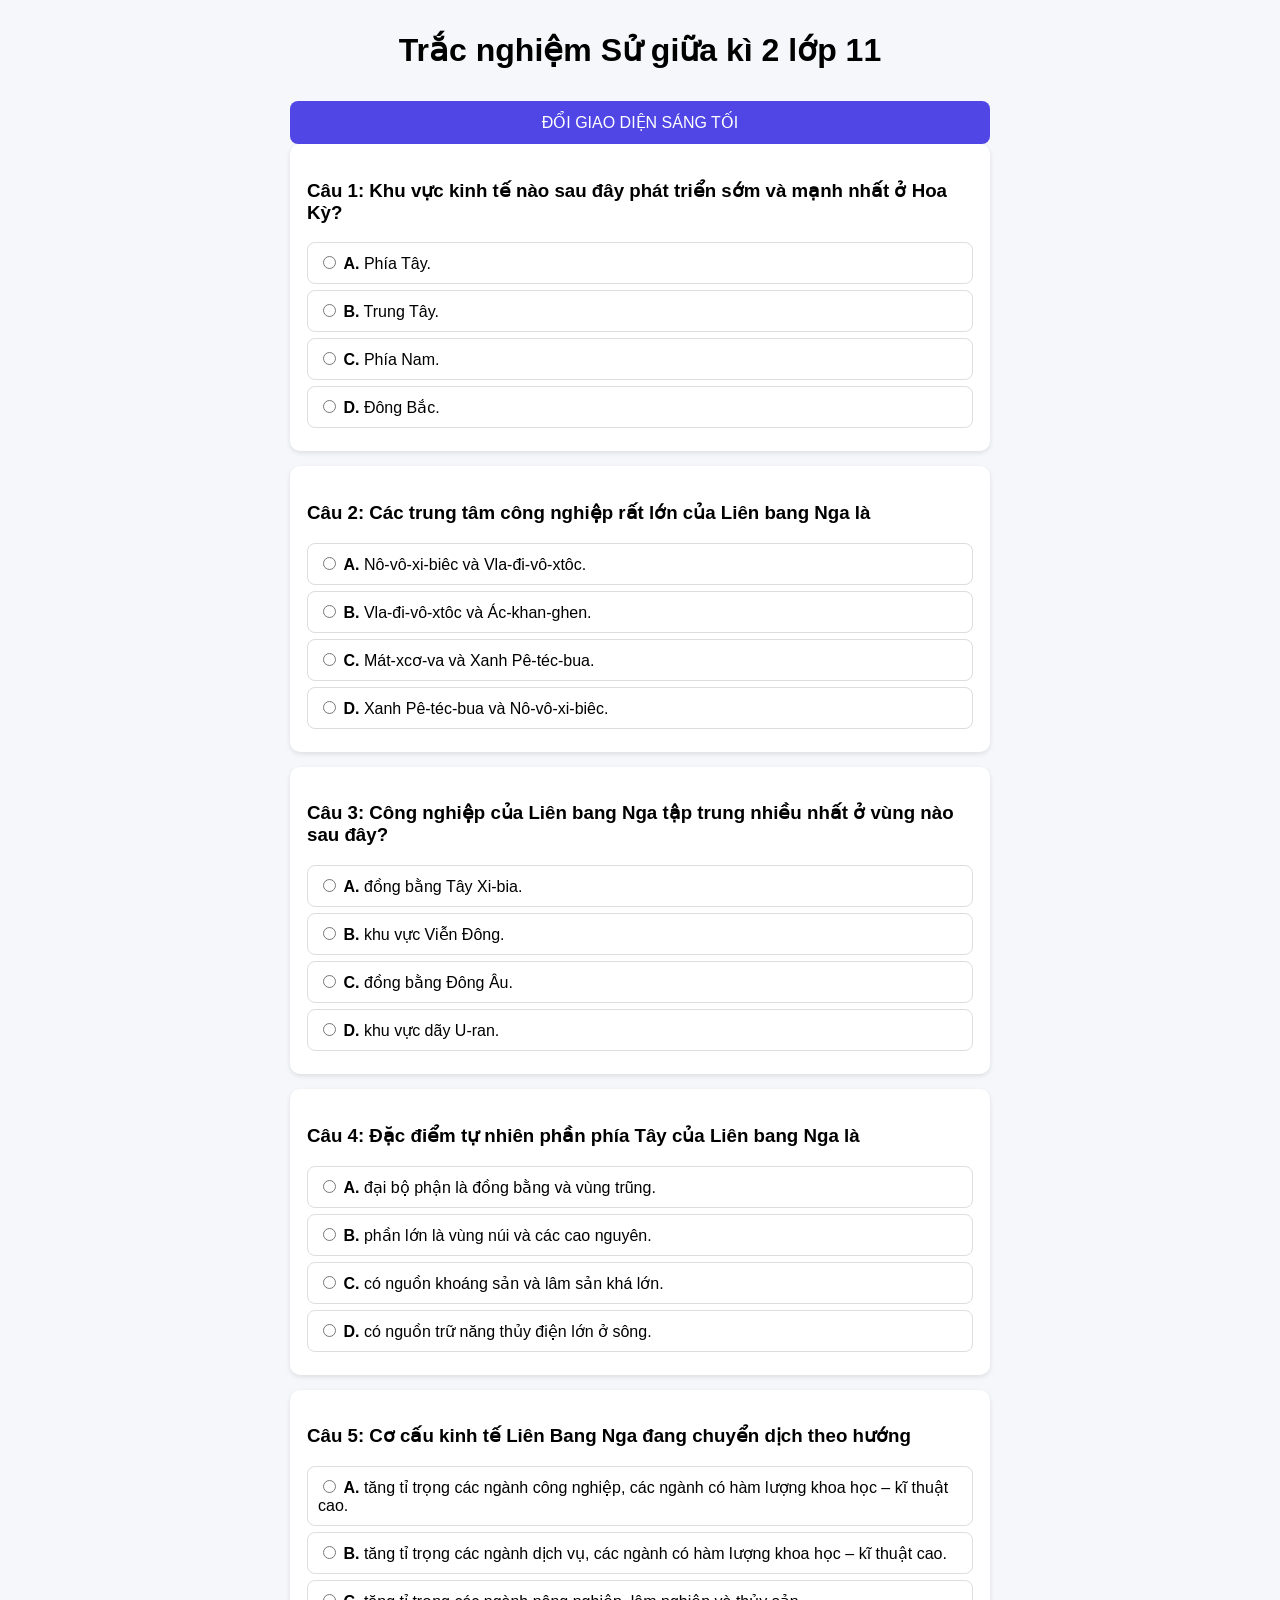
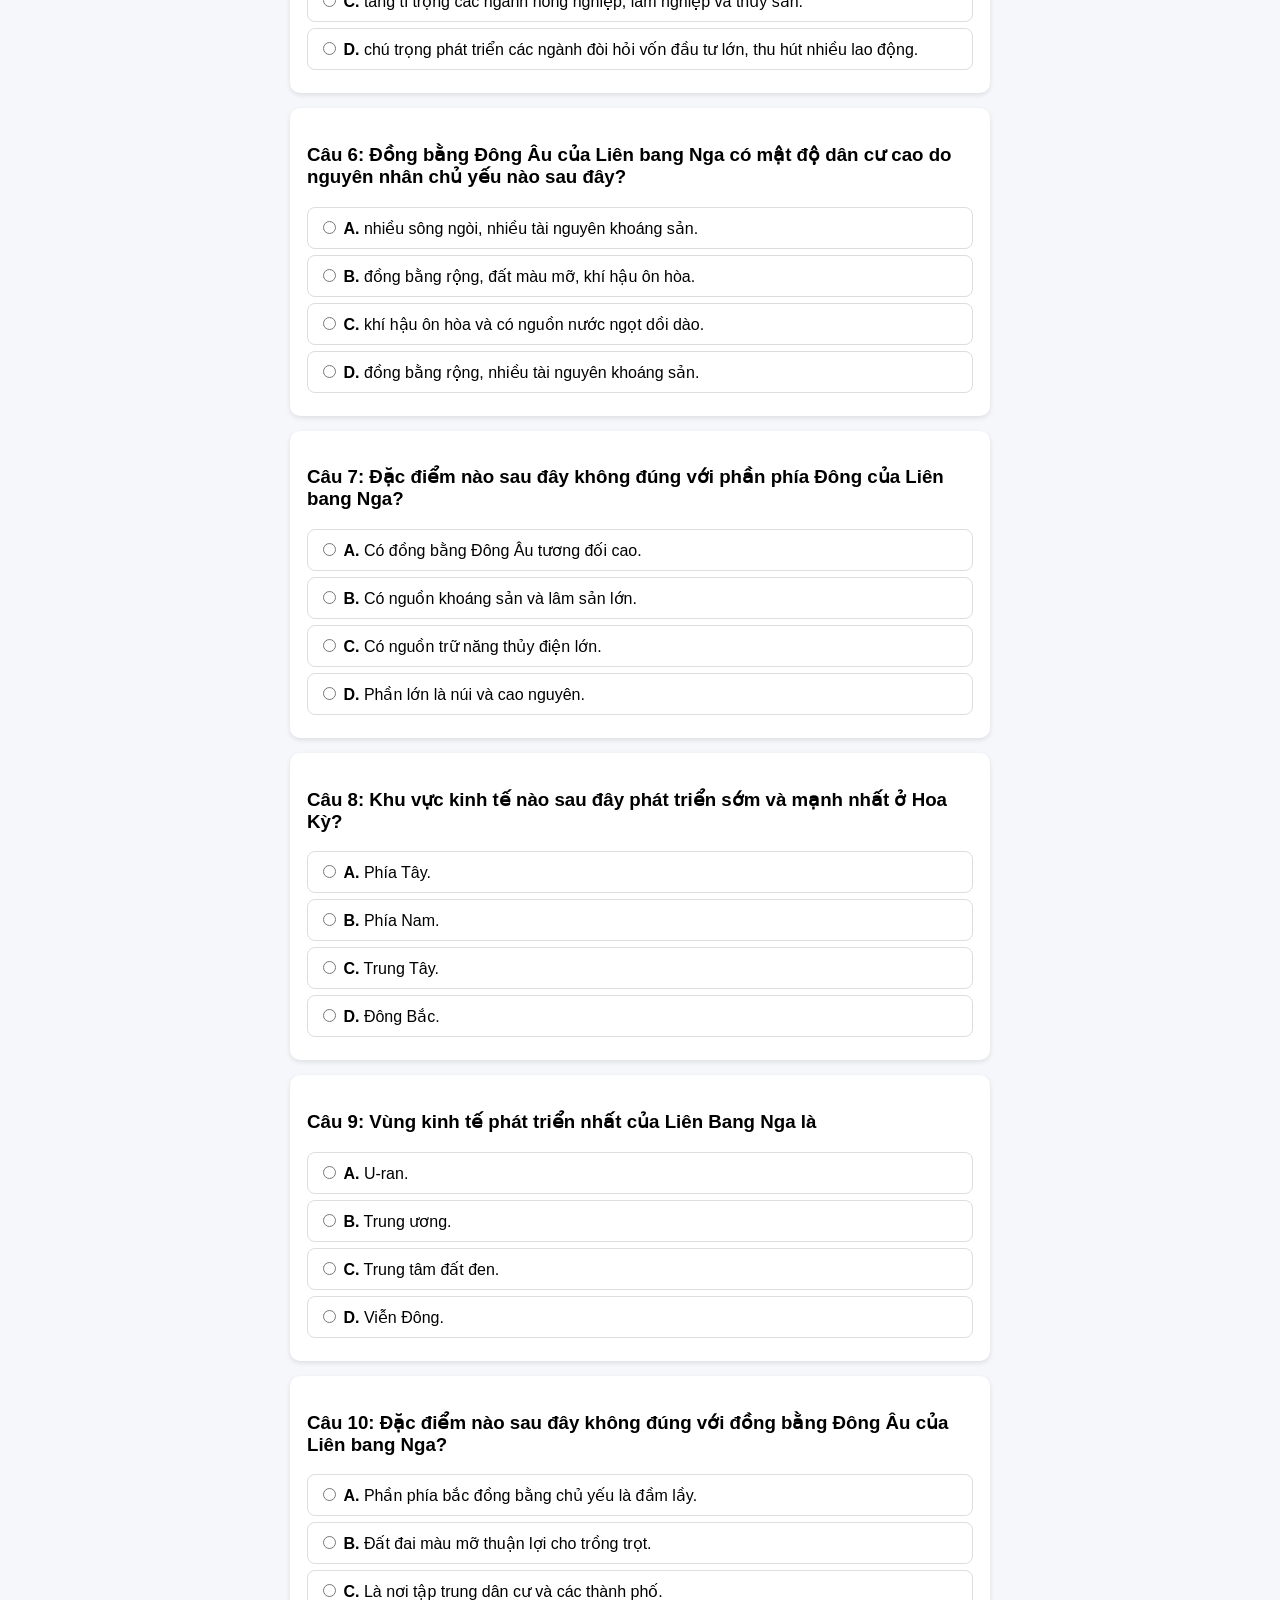
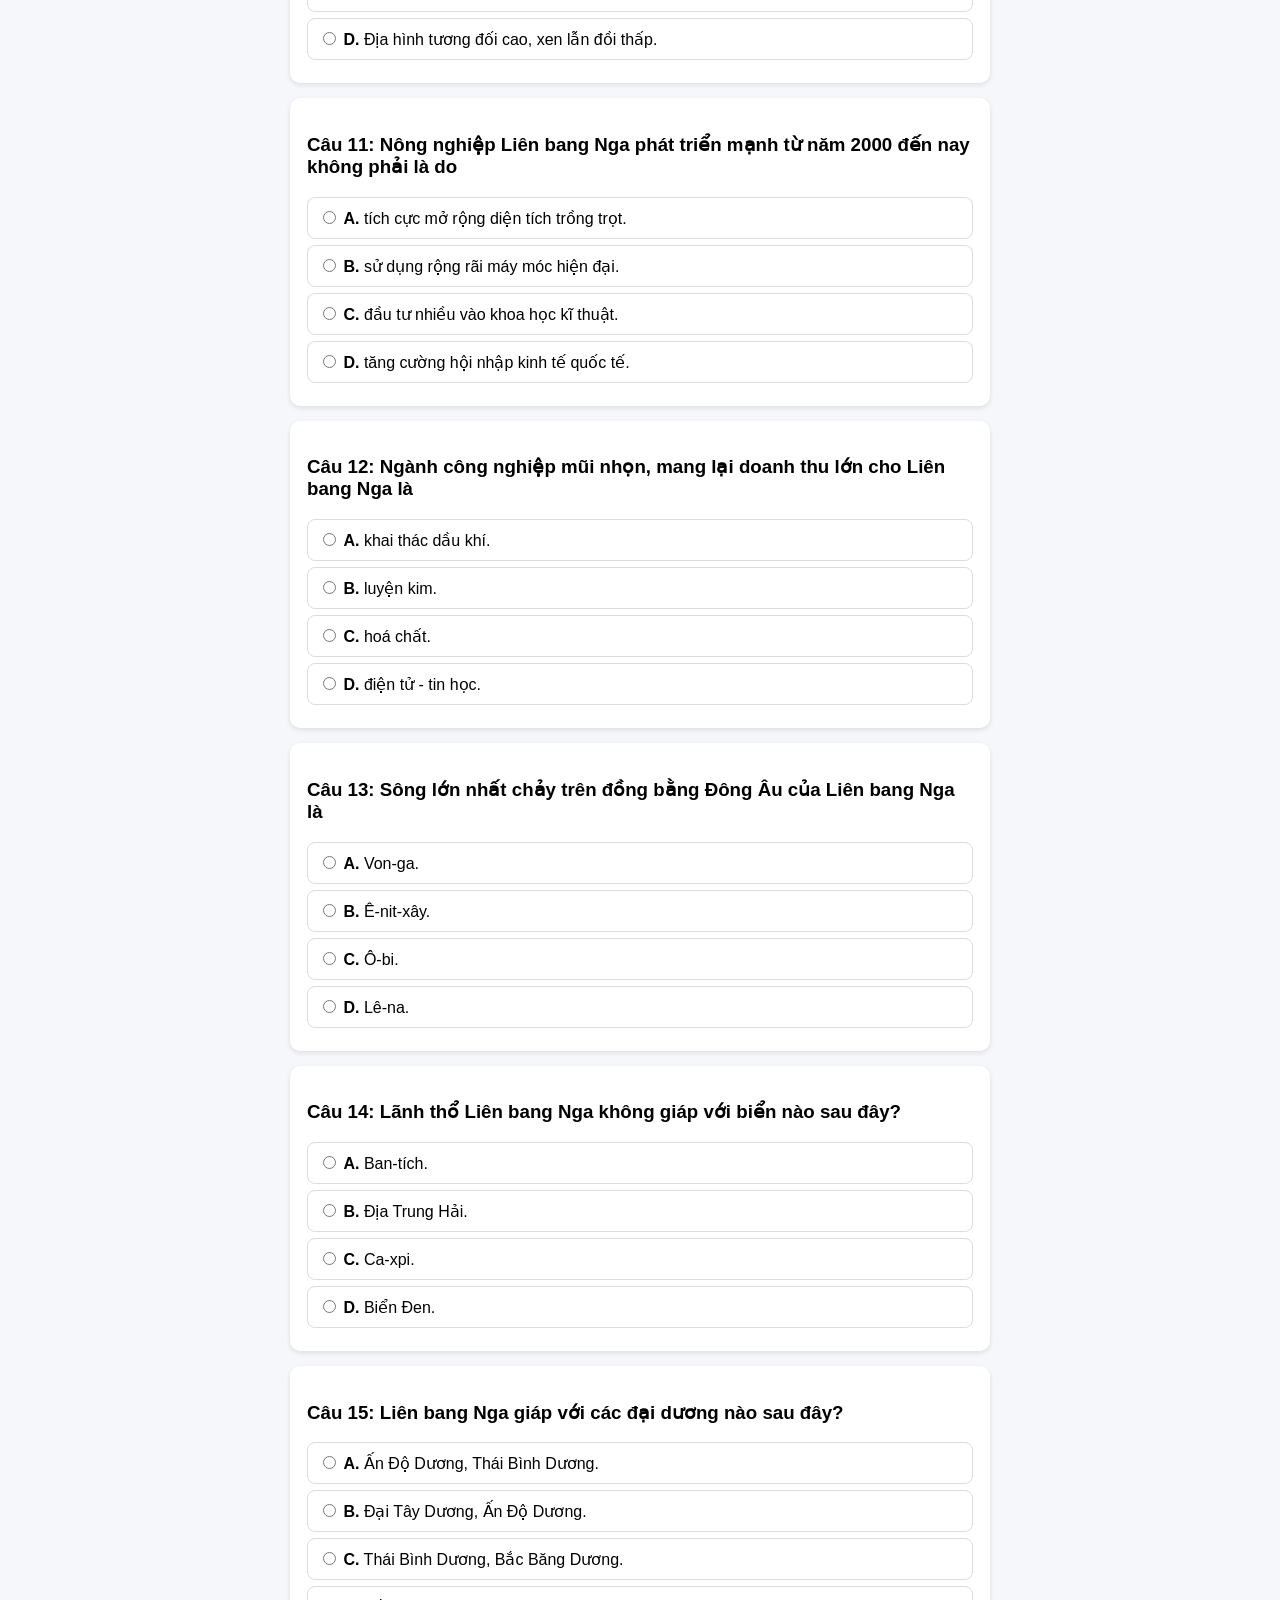
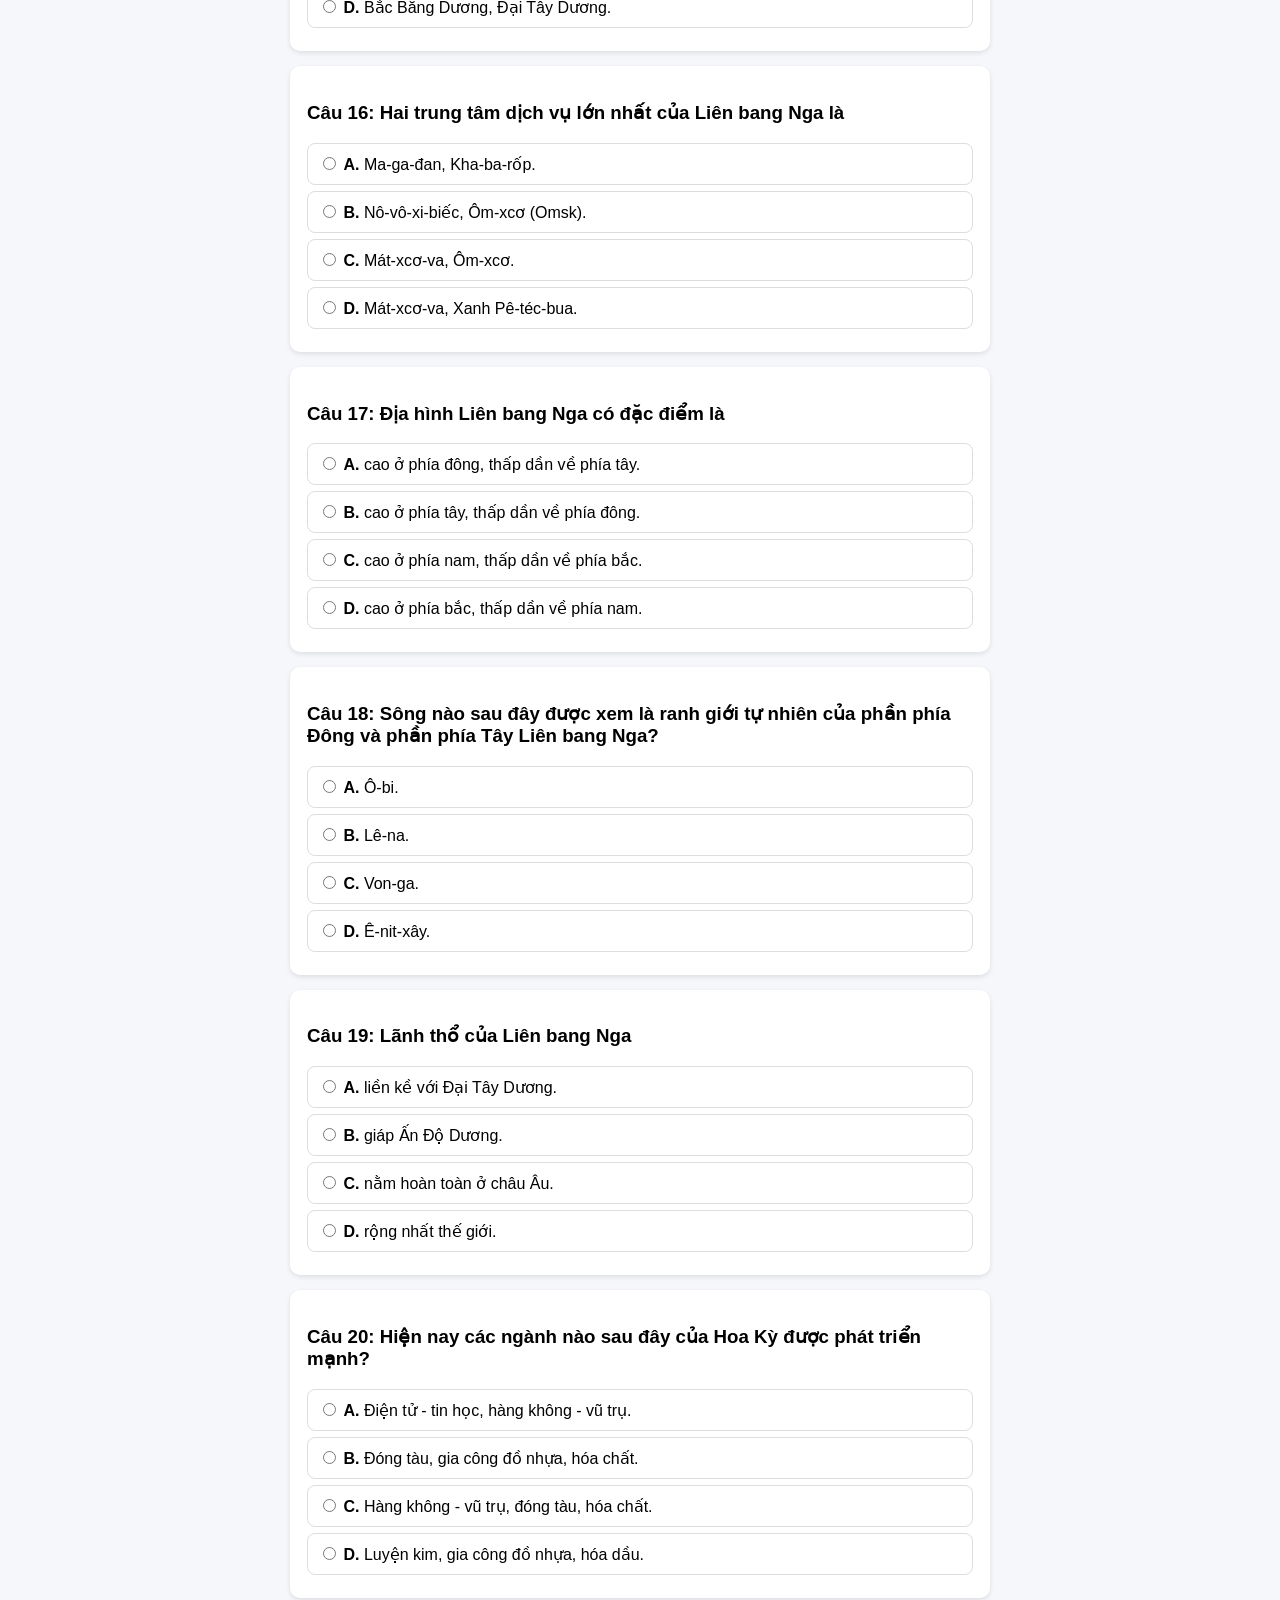
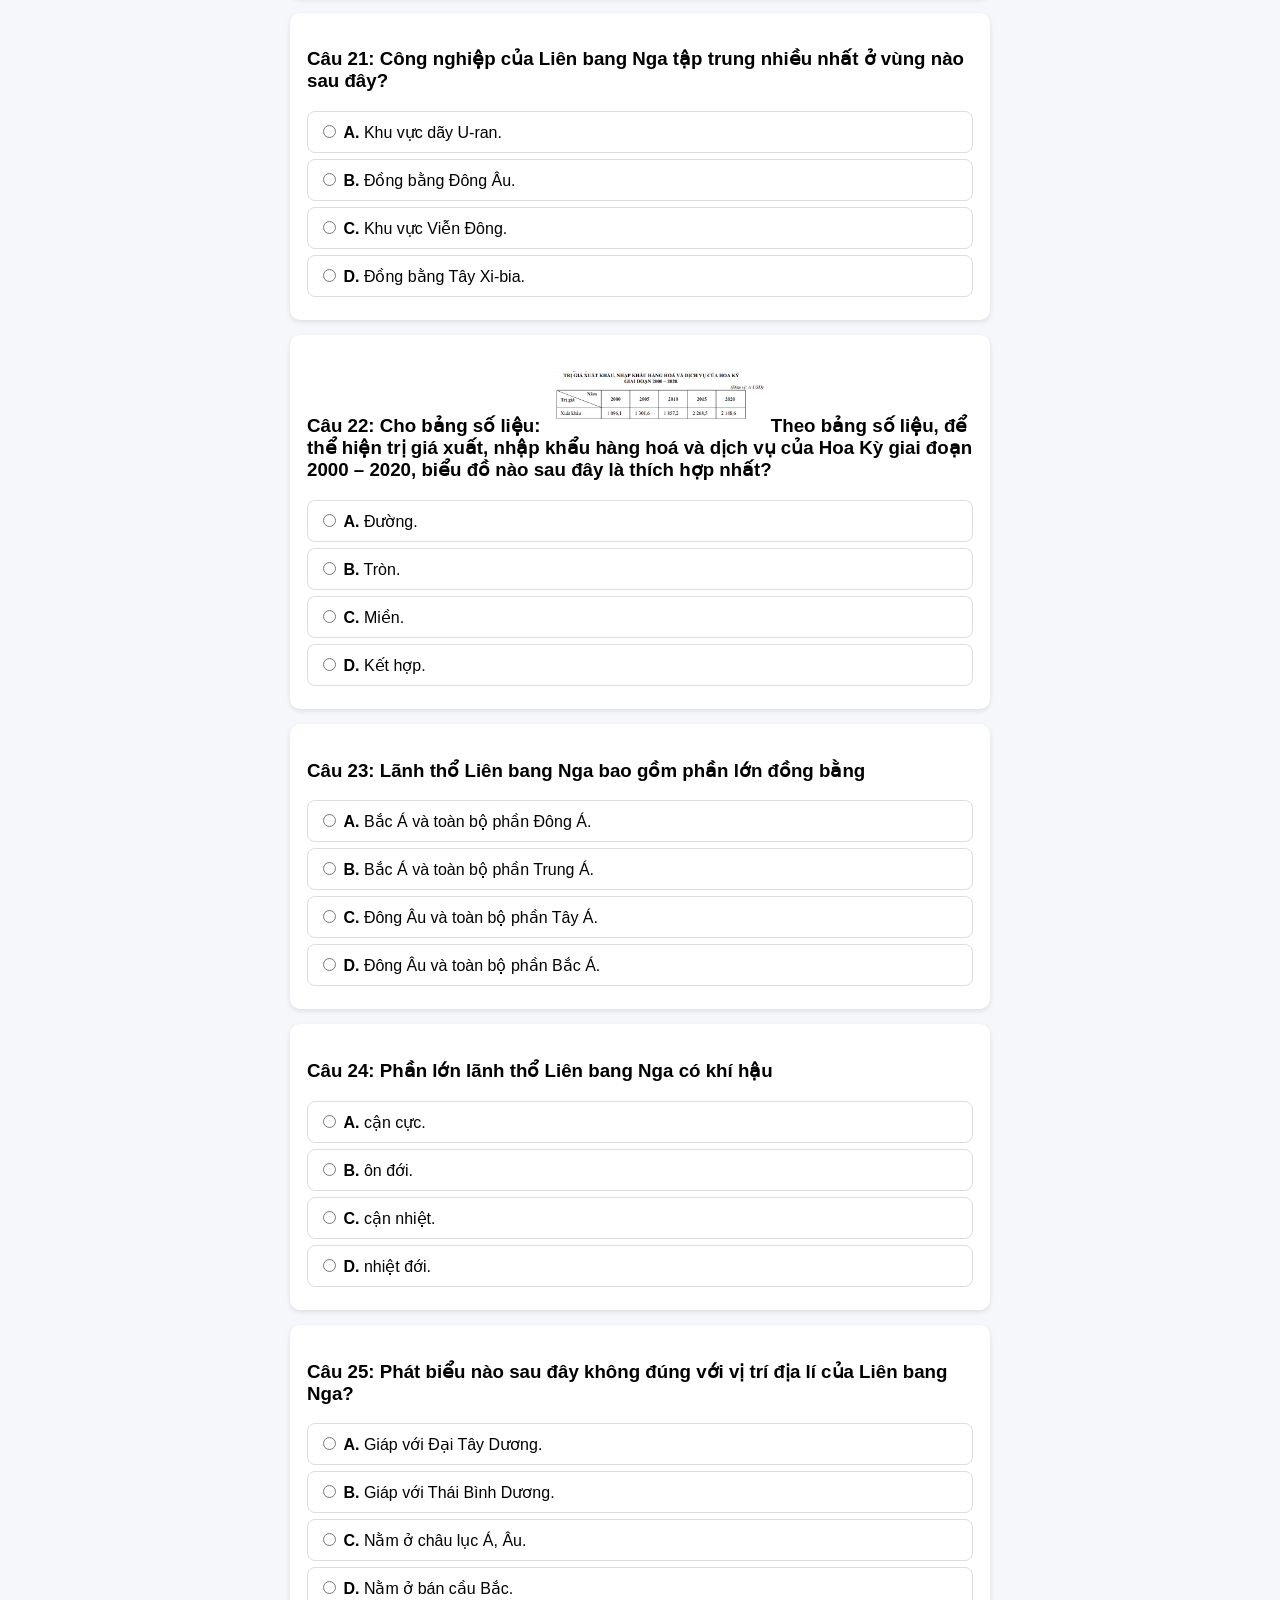
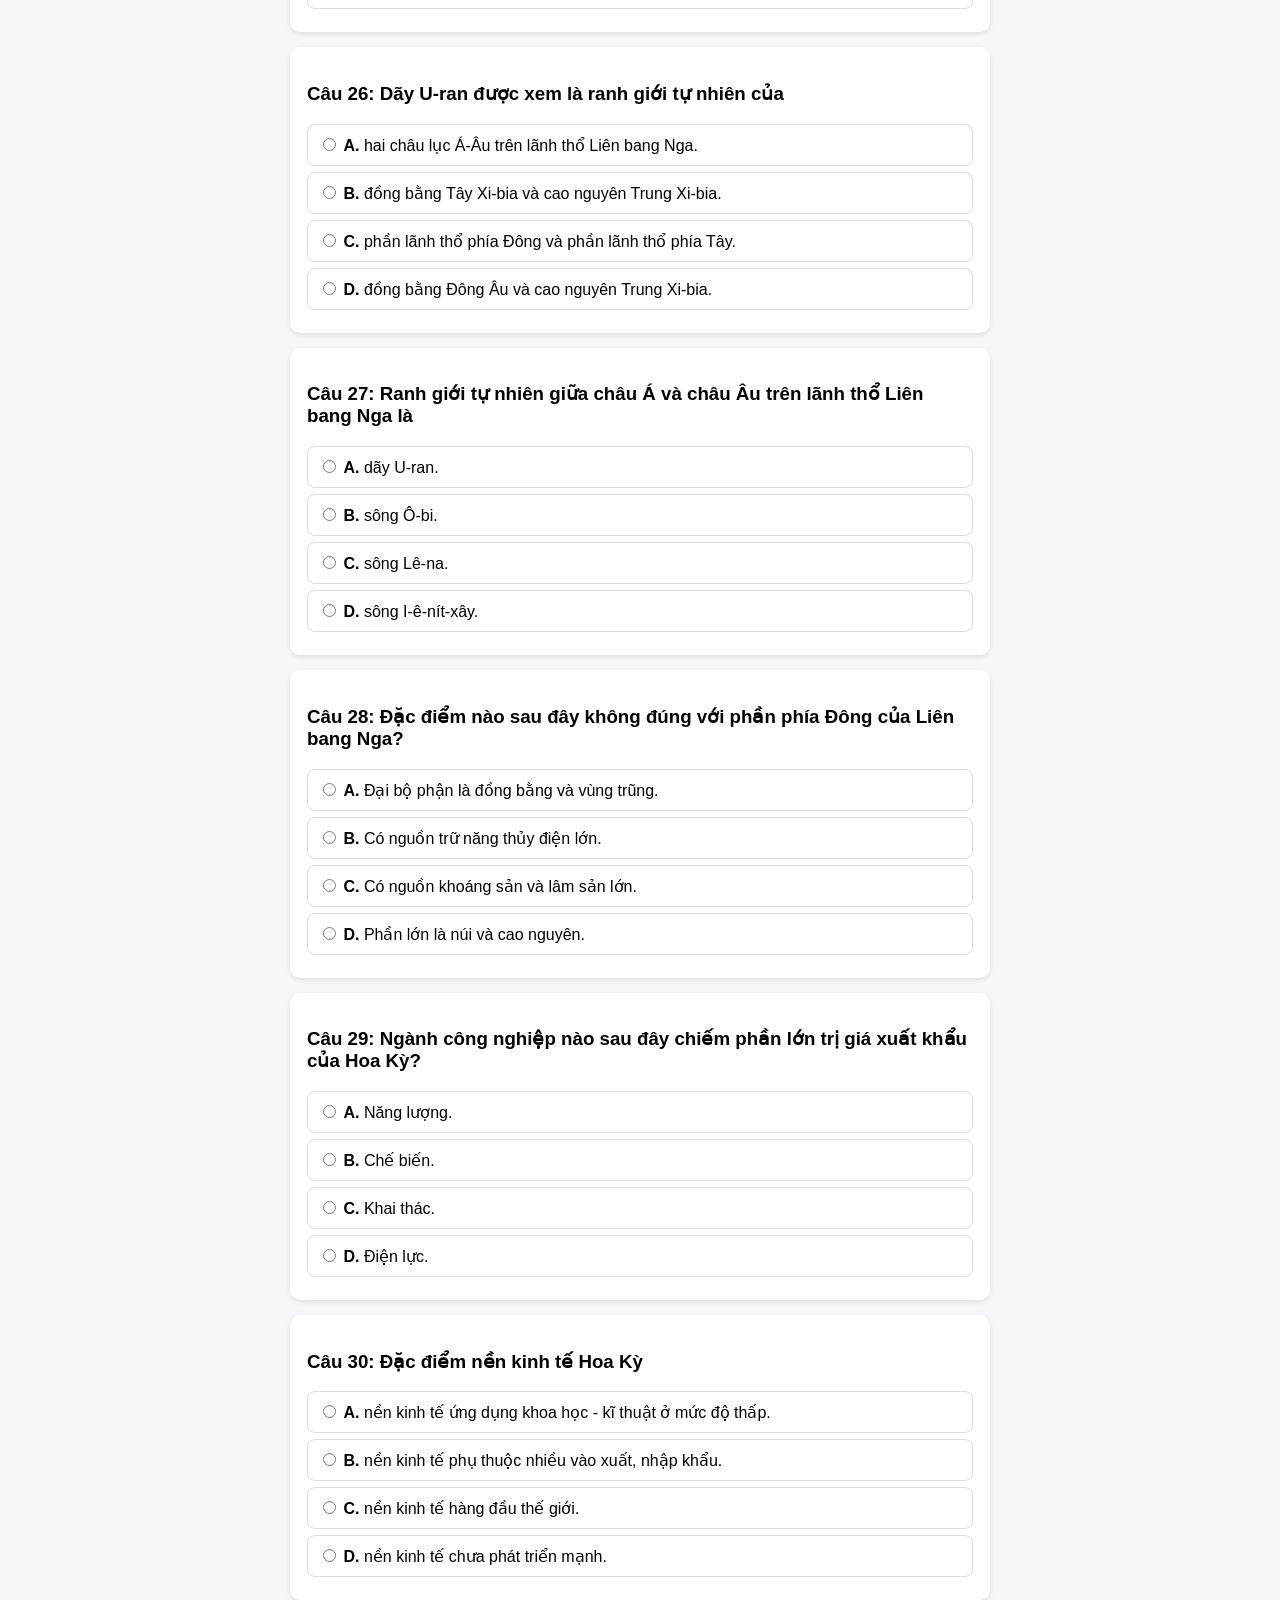
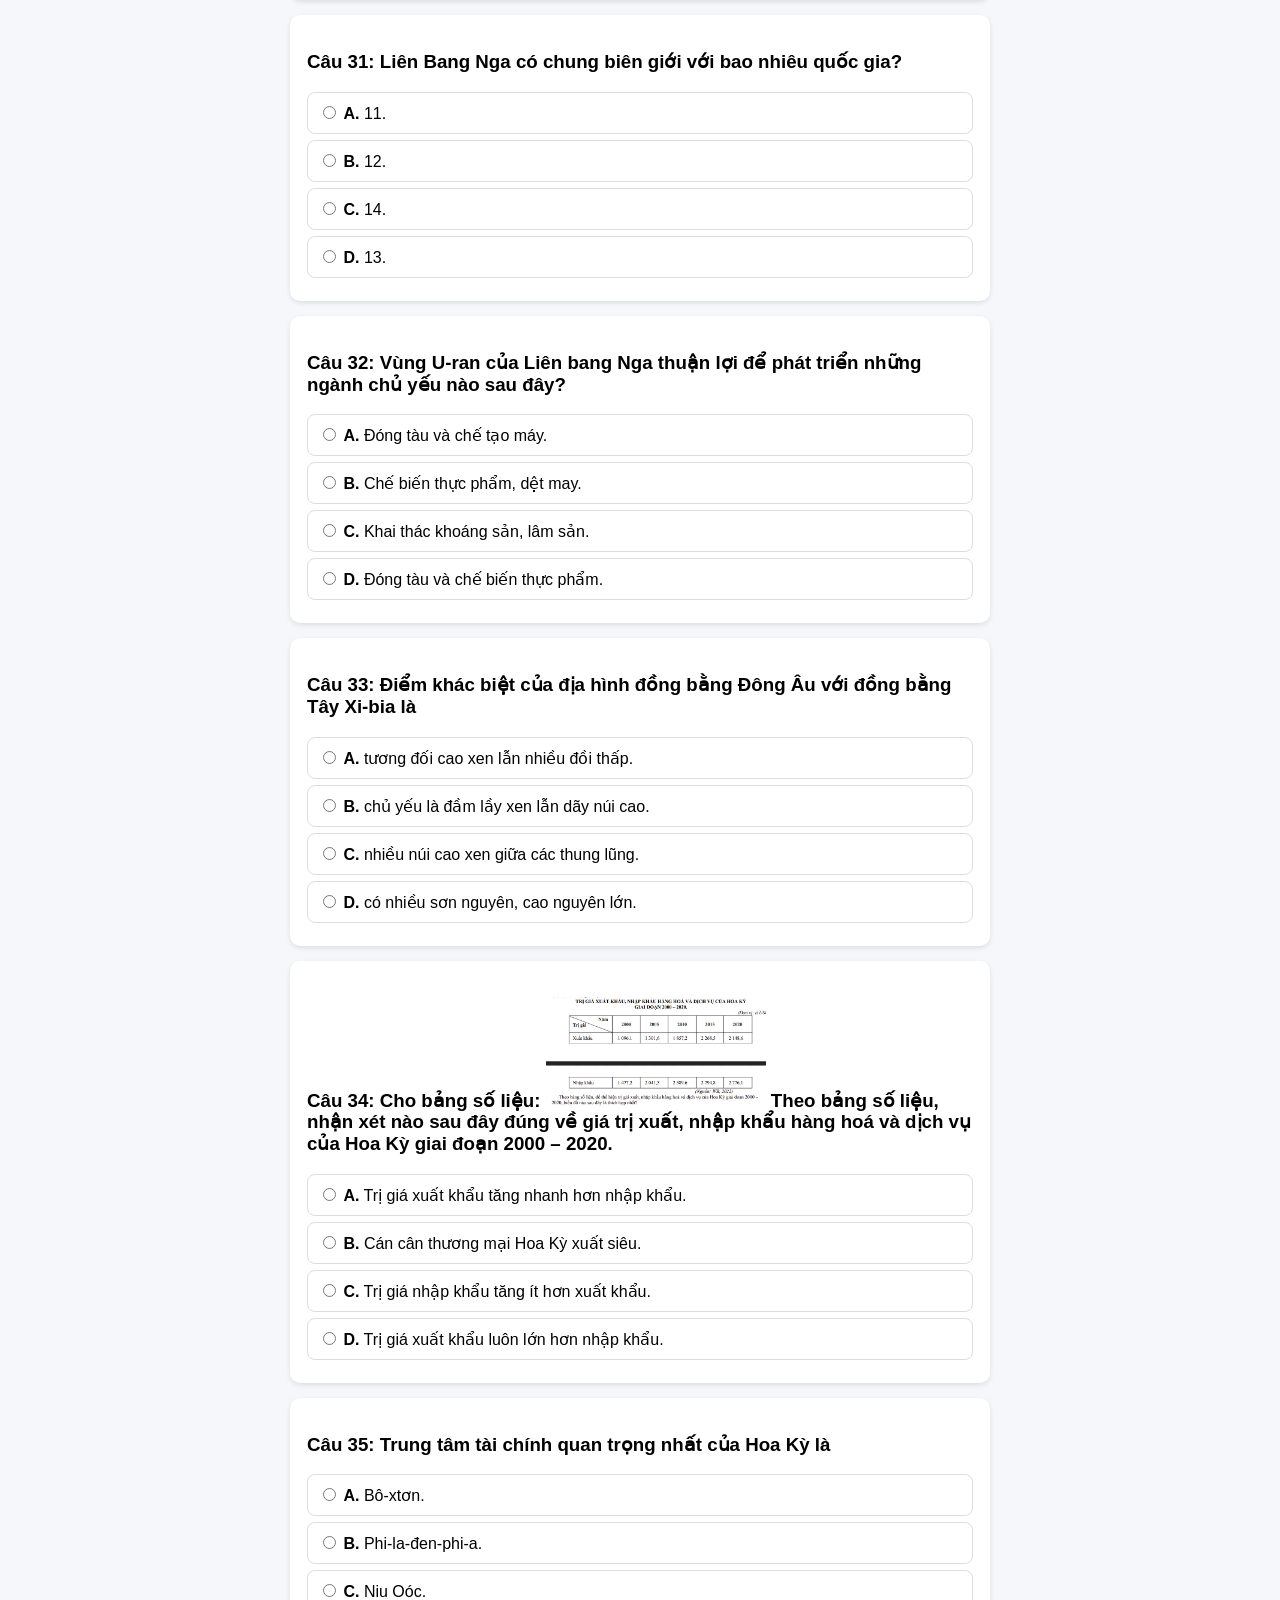
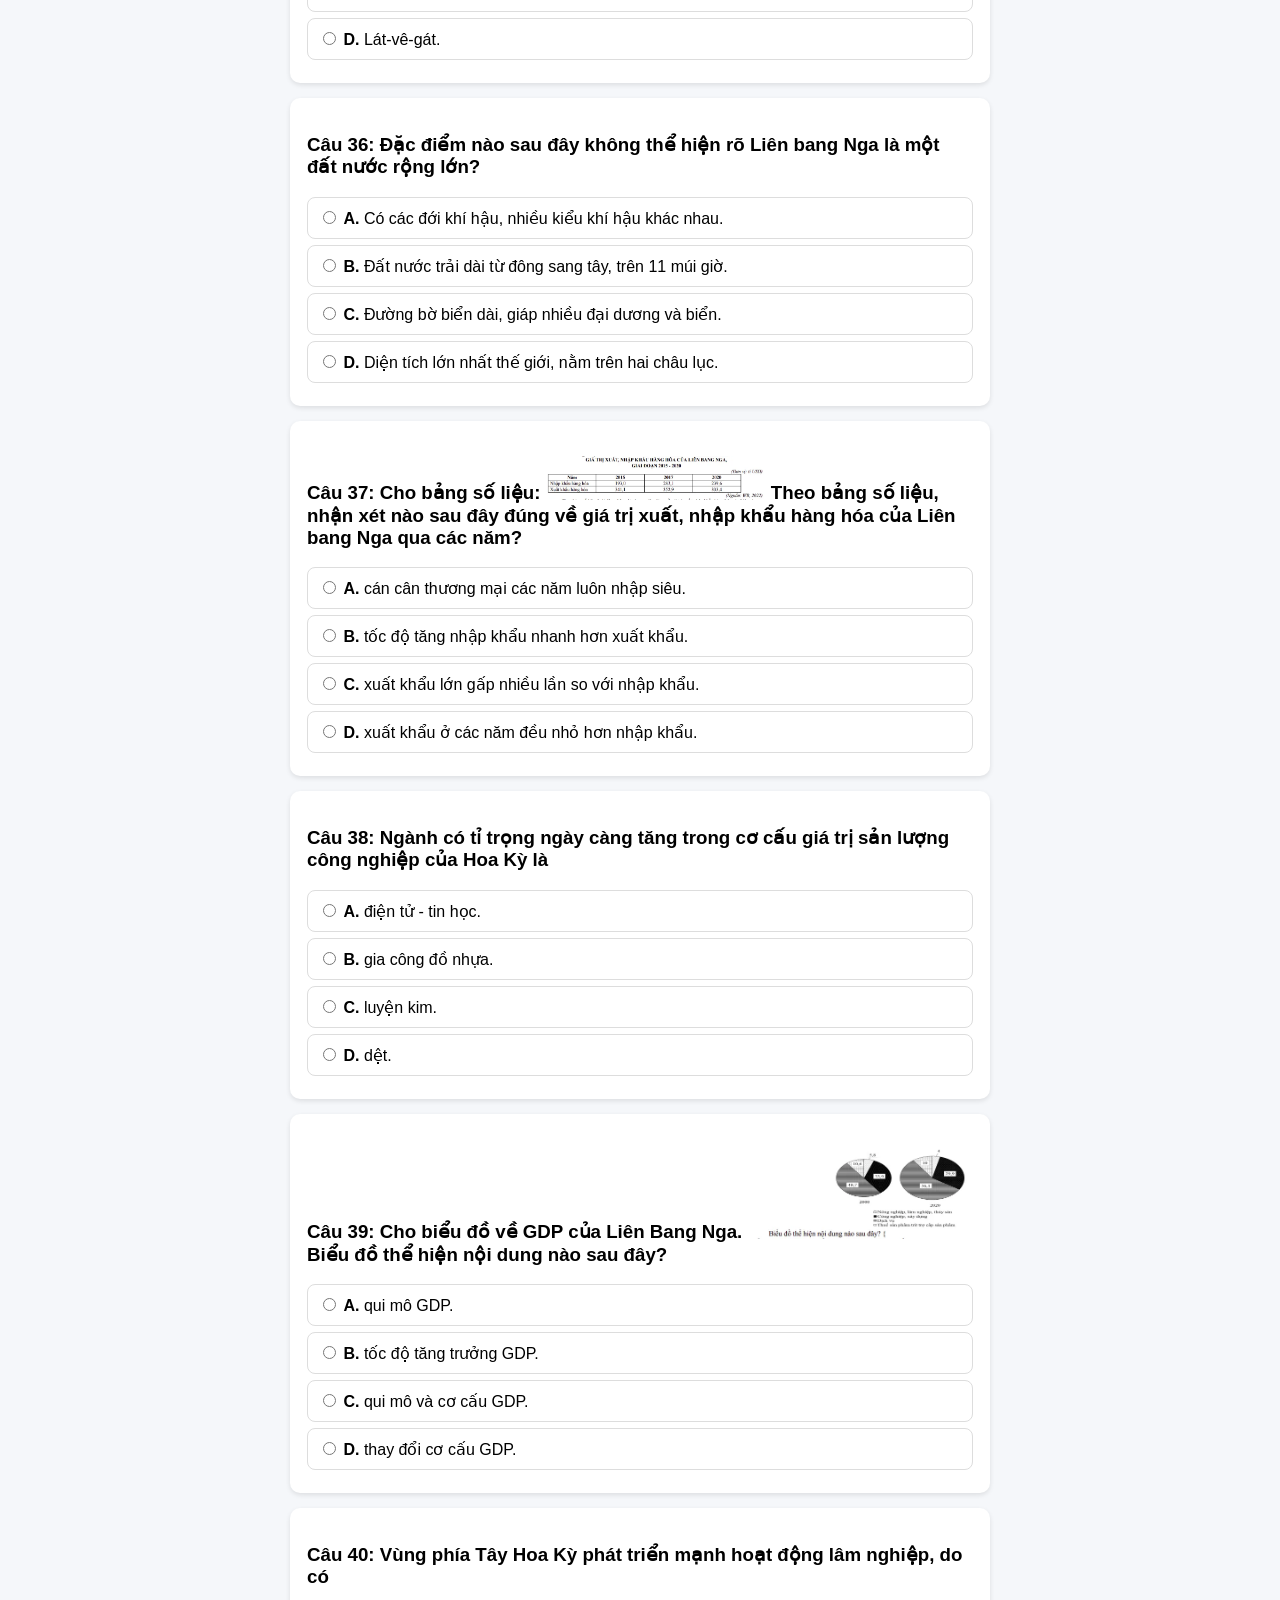
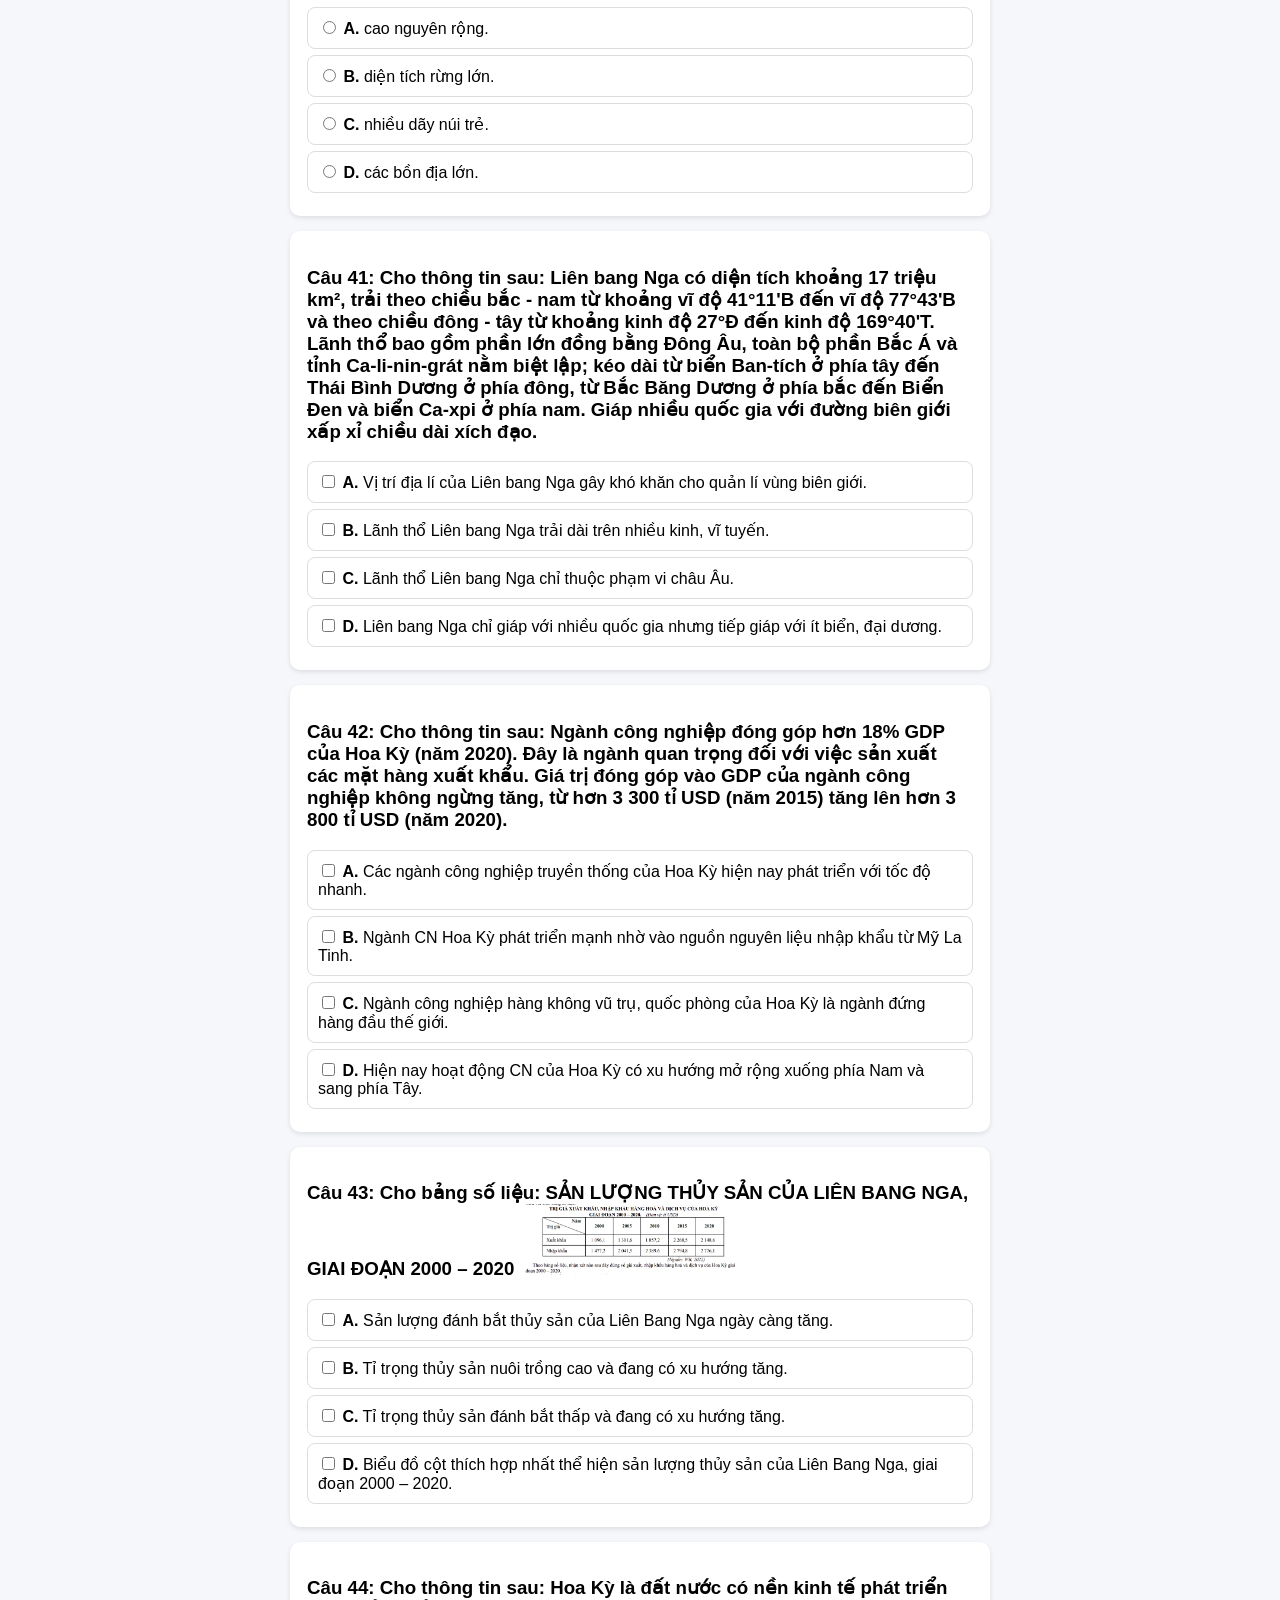
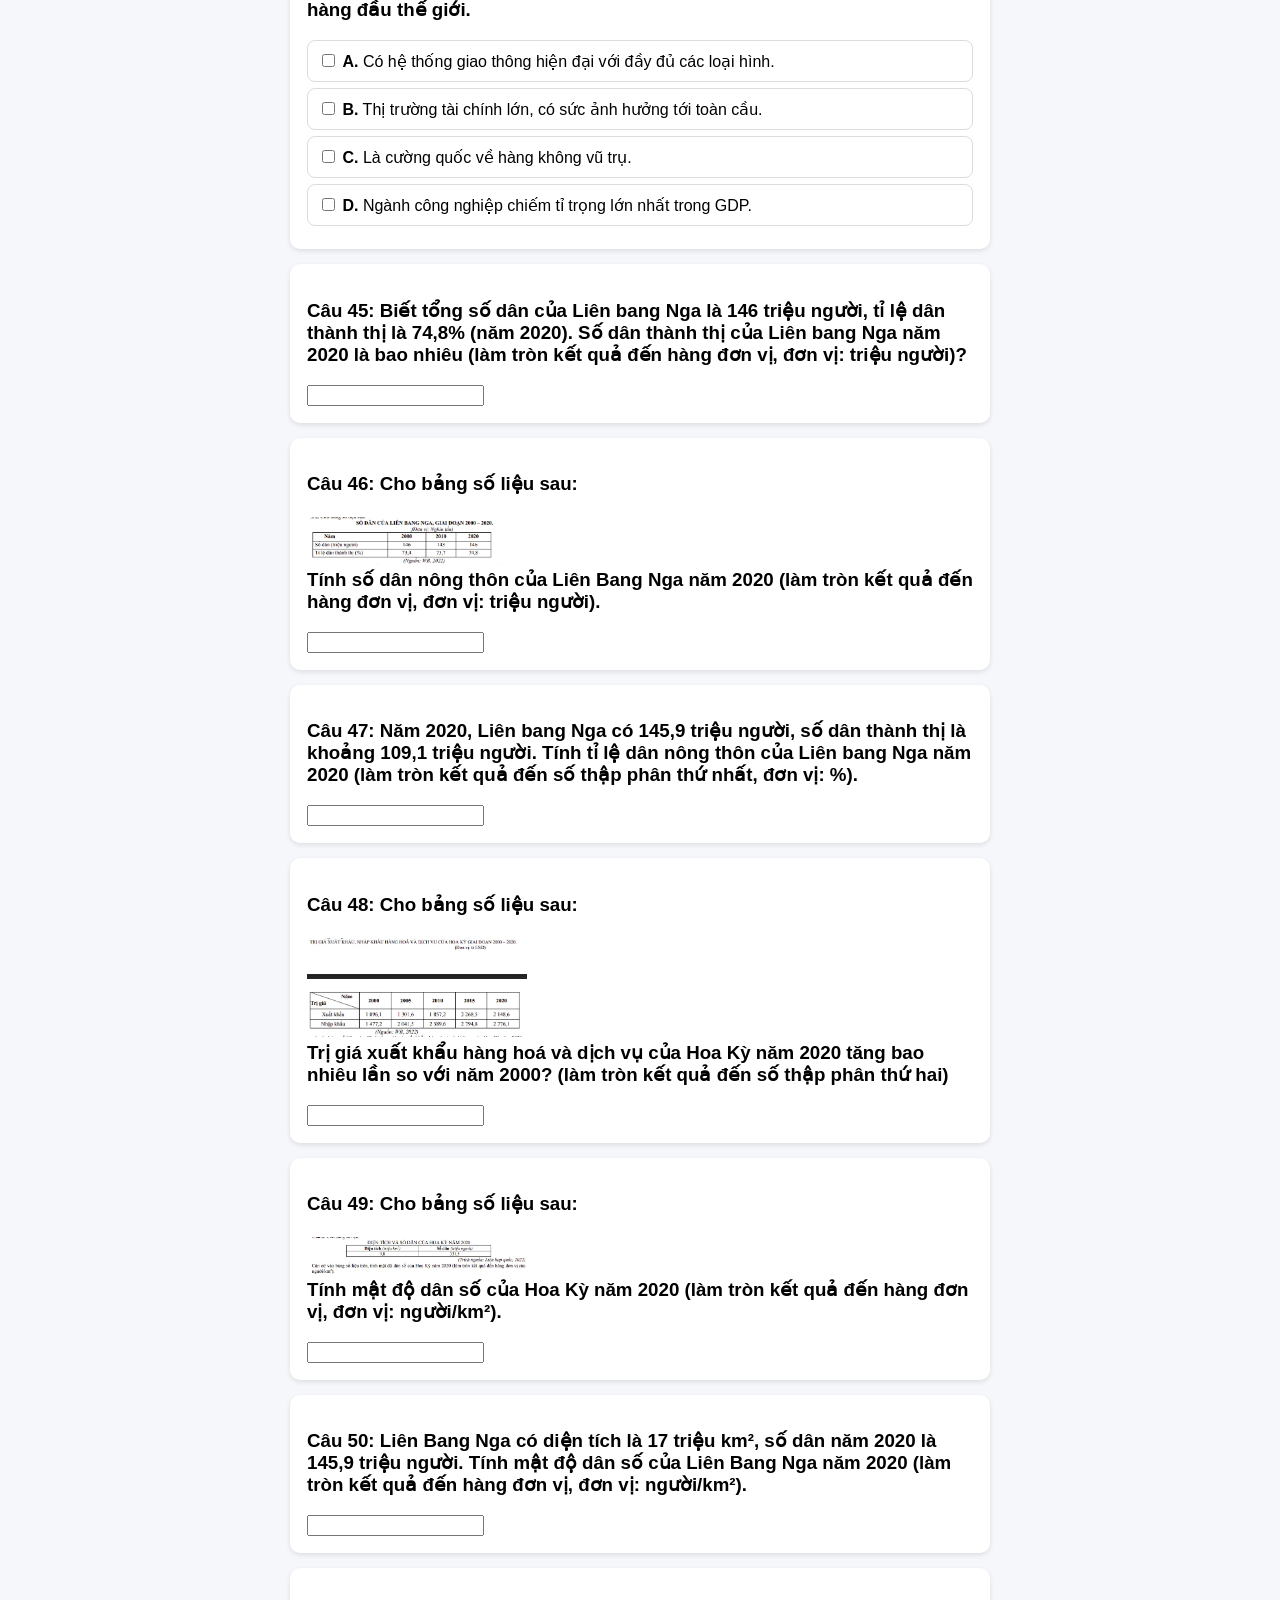
==== tracnghiemmienphi/index.html @ 2e7c1695 "web mon dia" ====
<!doctype html>
<html lang="vi">
  <head>
    <meta charset="UTF-8" />
    <meta name="viewport" content="width=device-width, initial-scale=1.0" />
    <title>Làm bài trắc nghiệm</title>

    <link rel="stylesheet" href="css/style.css" />
  </head>

  <body>
    <div class="container">
      <h1>Trắc nghiệm Sử giữa kì 2 lớp 11</h1>

      <div class="top-bar">
        <button id="themeToggle">ĐỔI GIAO DIỆN SÁNG TỐI</button>
        <div id="timer"></div>
      </div>

      <div id="quiz"></div>

      <button id="submit">Nộp bài</button>
      <button id="retry">Làm lại</button>

      <div id="result"></div>
      <div id="resultTF"></div>
    </div>

    <footer class="footer">
      <div class="footer-left">
        Mẫu web câu hỏi trắc nghiệm miễn phí<br />
        Mã nguồn mở nên anh em lấy thoải mái<br />

        <a
          class="github-link"
          href="https://github.com/HieuTrung0937/tracnghiemmienphi.git"
          target="_blank"
        >
          GitHub Source
        </a>
      </div>

      <div class="footer-right">
        Thiết kế bởi Nguyễn Trung Hiếu<br />
        Học sinh trường THPT Trần Văn Kiết
      </div>
    </footer>
    <div id="imgModal" class="img-modal" onclick="closeImage()">
      <img id="imgPreview" />
    </div>
    <script src="./data/questions.js"></script>
    <script src="./js/quiz.js"></script>
    <script src="./js/app.js"></script>
  </body>
</html>
---- tracnghiemmienphi/css/style.css ----
body {
  font-family: Arial, sans-serif;
  background: #f5f7fa;
  margin: 0;
  padding: 10px;
  padding-bottom: 80px;
}

.container {
  max-width: 700px;
  margin: auto;
}

h1 {
  text-align: center;
}

/* ===== QUESTION CARD ===== */

.question {
  background: white;
  padding: 15px;
  margin-bottom: 15px;
  border-radius: 10px;
  border: 2px solid transparent;
  box-shadow: 0 2px 5px rgba(0, 0, 0, 0.1);
}

/* khi sai */

.question.wrong {
  background: #ffe5e5;
  border: 2px solid red;
}

/* ===== OPTIONS ===== */

.option {
  display: block;
  padding: 10px;
  margin: 6px 0;
  border-radius: 8px;
  border: 1px solid #ddd;
}

.option:hover {
  background: #eef2ff;
}

/* ===== BUTTON ===== */

button {
  padding: 12px;
  border: none;
  border-radius: 8px;
  background: #4f46e5;
  color: white;
  font-size: 16px;
  width: 100%;
  margin-top: 10px;
}

#retry {
  background: #6b7280;
}

/* ===== RESULT ===== */

#result,
#resultTF {
  margin-top: 20px;
  font-size: 20px;
  font-weight: bold;
  min-height: 30px;
}

/* ===== DARK MODE ===== */

.dark {
  background: #121212;
  color: #e5e5e5;
}

.dark .question {
  background: #1e1e1e;
  box-shadow: none;
}

.dark .option {
  border: 1px solid #444;
}

.dark .option:hover {
  background: #2a2a2a;
}

.dark button {
  background: #6366f1;
}

.dark #retry {
  background: #4b5563;
}

/* ===== IMAGE QUIZ ===== */

.quiz-img {
  max-width: 220px;
  cursor: pointer;
  border-radius: 8px;
}

.img-modal {
  display: none;
  position: fixed;
  z-index: 999;
  top: 0;
  left: 0;
  width: 100%;
  height: 100%;
  background: rgba(0, 0, 0, 0.8);
  justify-content: center;
  align-items: center;
}

.img-modal img {
  max-width: 90%;
  max-height: 90%;
  border-radius: 10px;
}

/* ===== FOOTER ===== */

.footer {
  display: flex;
  justify-content: space-between;
  gap: 20px;

  margin-top: 40px;
  padding: 18px;

  border-top: 1px solid #e5e5e5;
  color: #666;
  font-size: 14px;
}

.footer-left {
  max-width: 60%;
}

.footer-right {
  text-align: right;
}

@media (max-width: 600px) {
  .footer {
    flex-direction: column;
    text-align: center;
  }

  .footer-left {
    max-width: 100%;
  }

  .footer-right {
    text-align: center;
  }
}

/* ===== GITHUB BUTTON ===== */

.github-link {
  display: inline-block;
  margin-top: 8px;
  padding: 6px 12px;

  font-size: 13px;
  text-decoration: none;

  color: white;
  background: #24292e;

  border-radius: 6px;
  transition: 0.2s;
}

.github-link:hover {
  background: #000;
  transform: translateY(-1px);
}
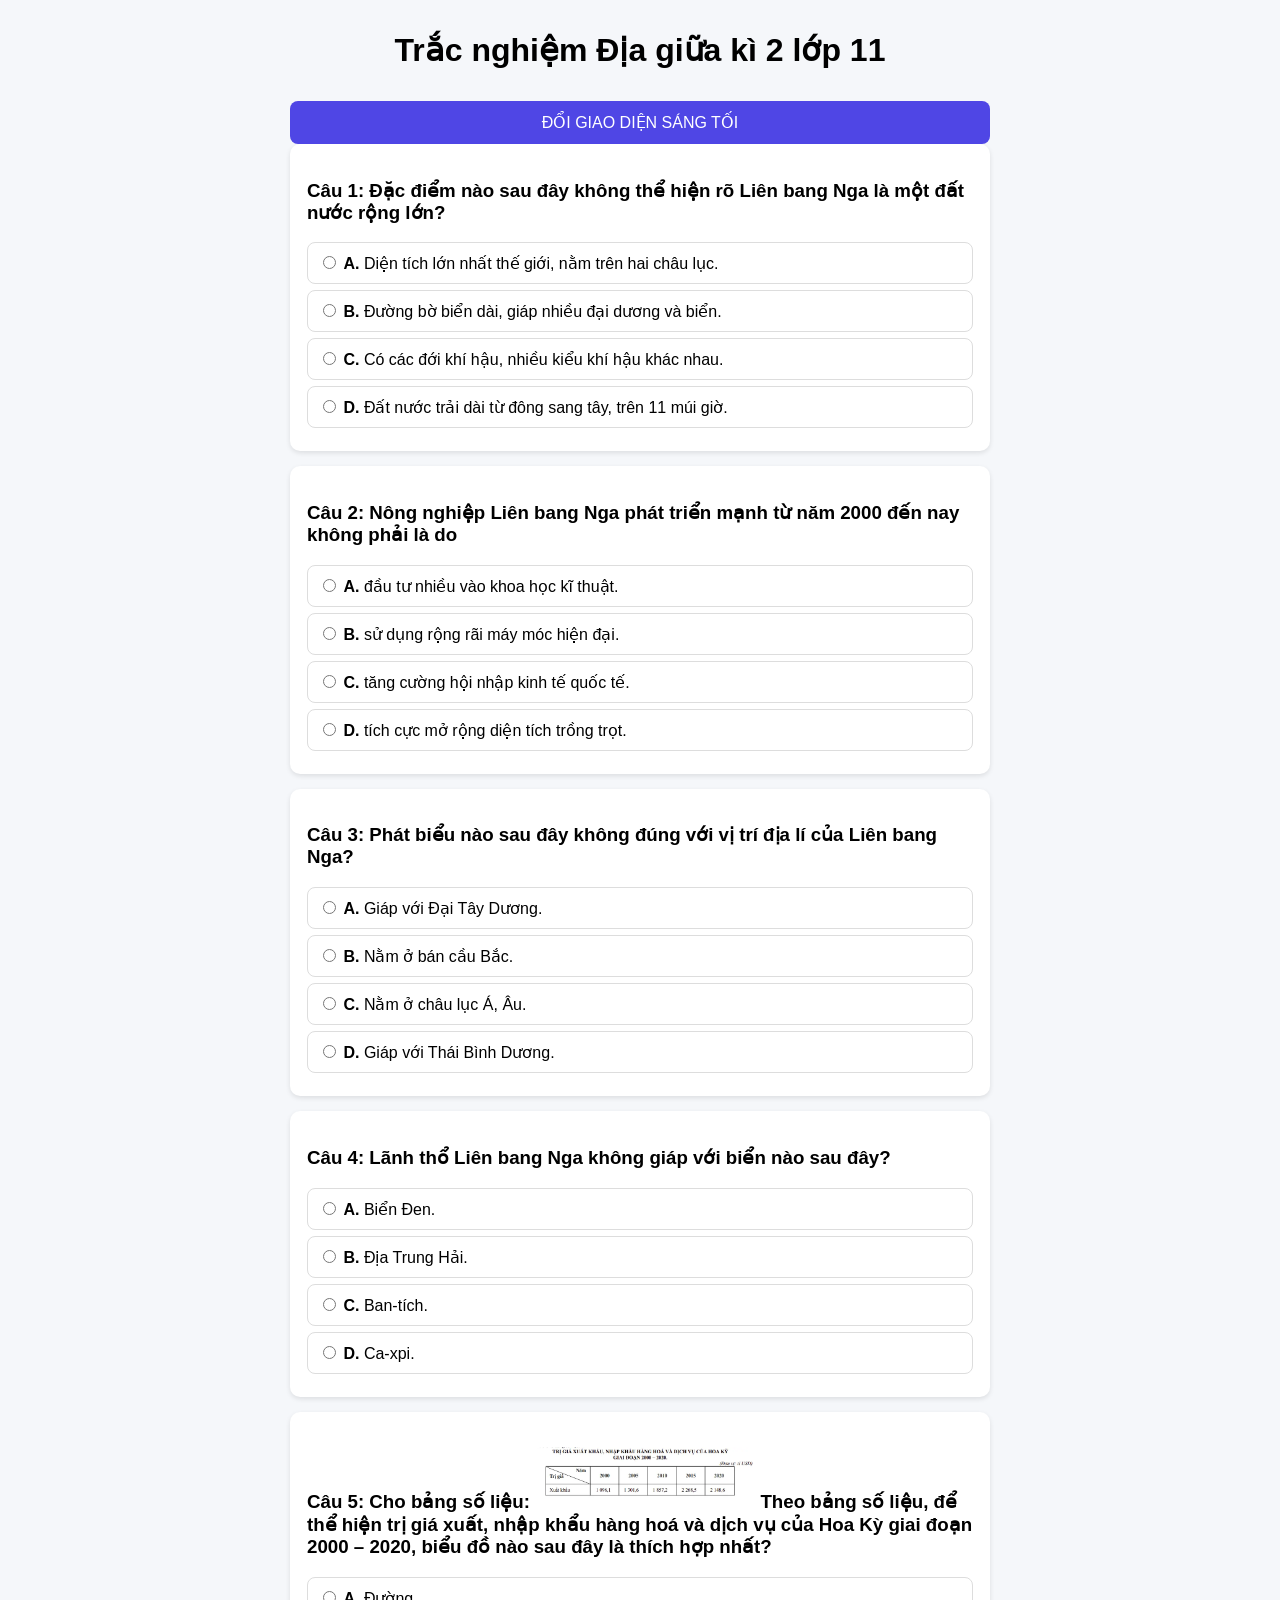
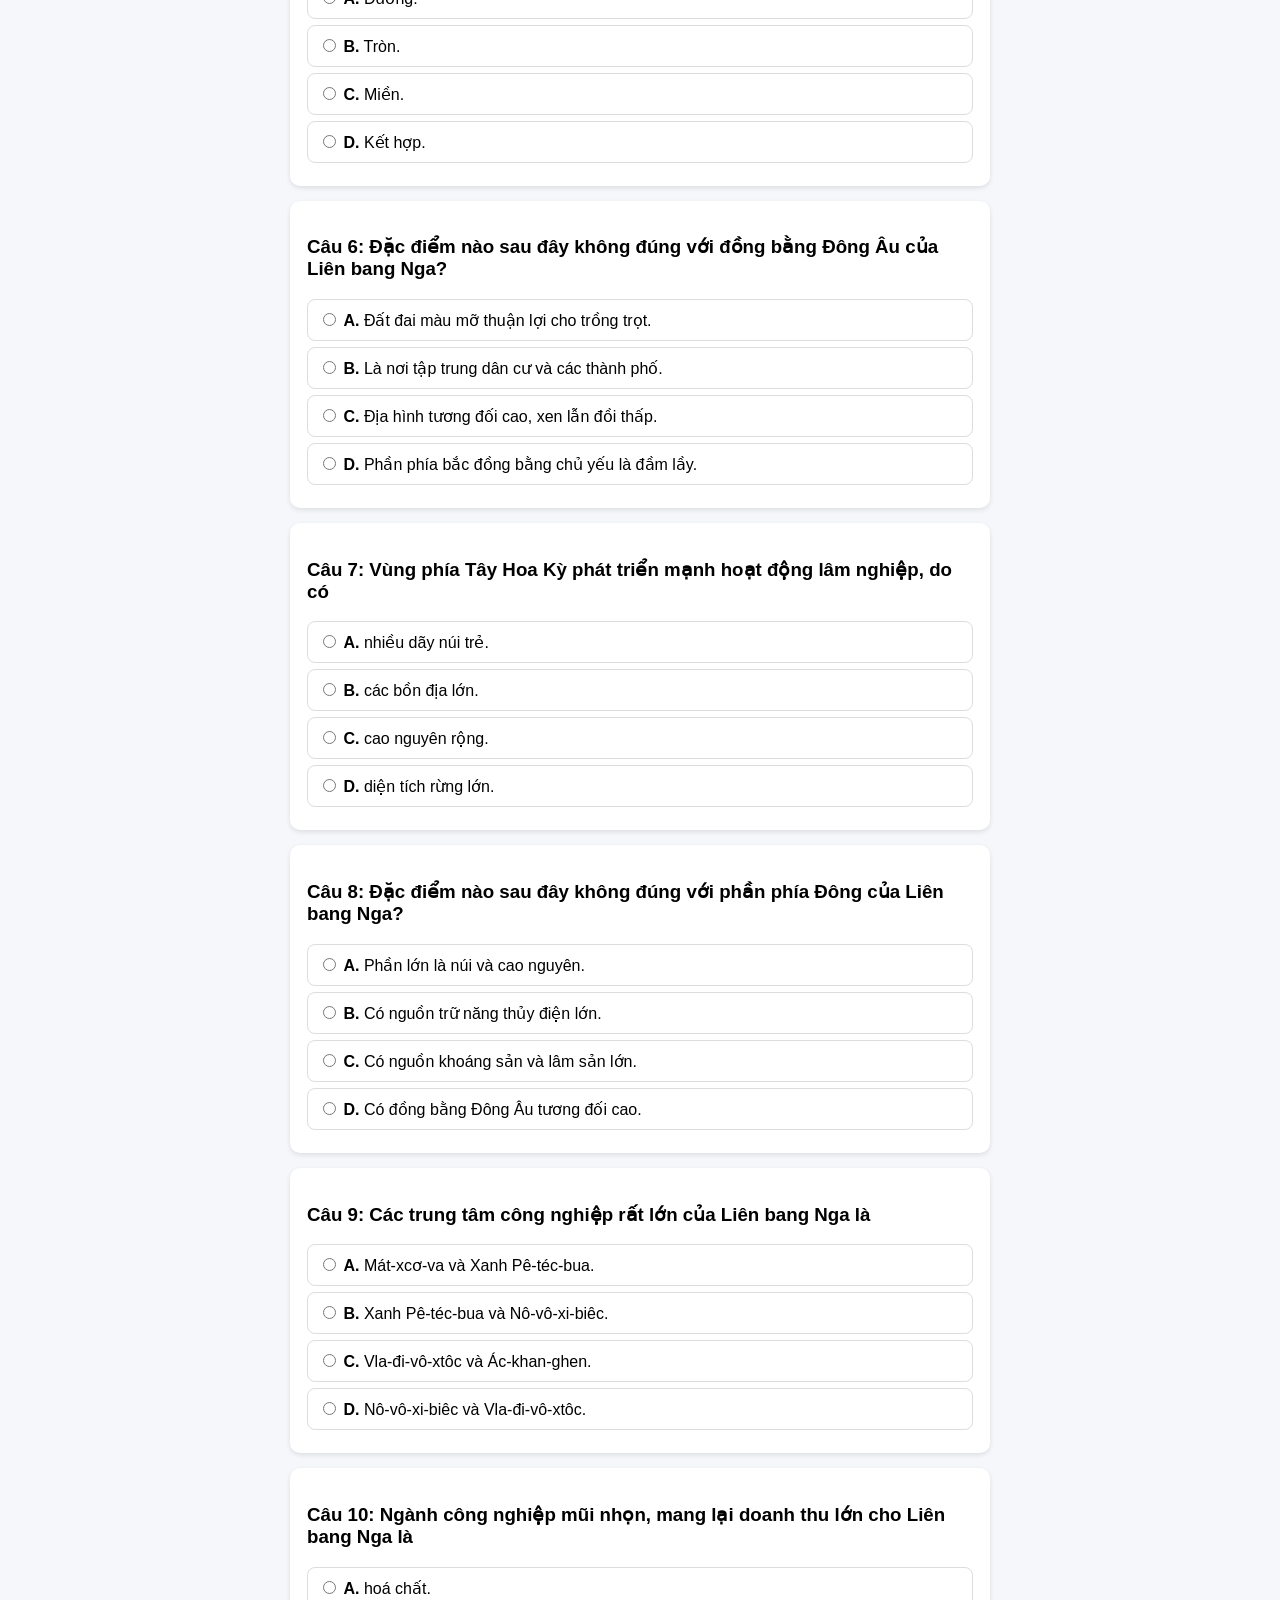
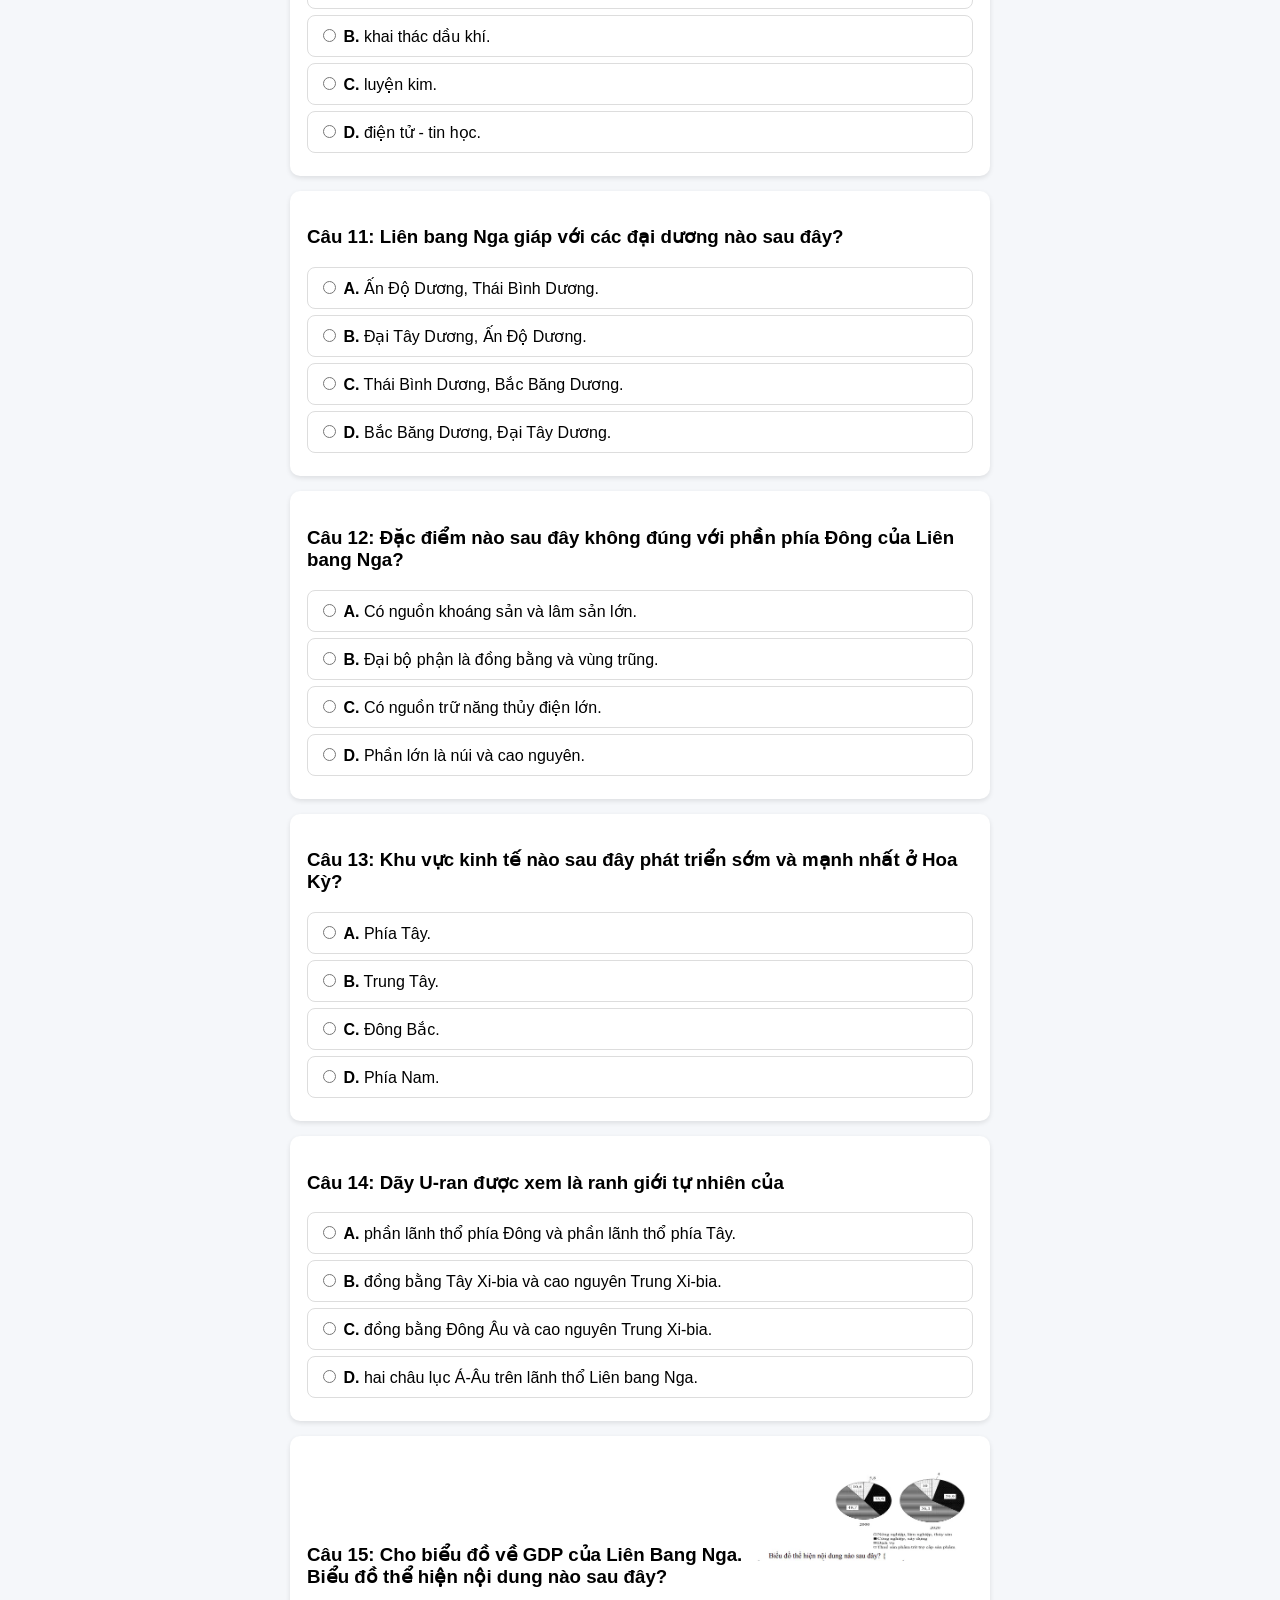
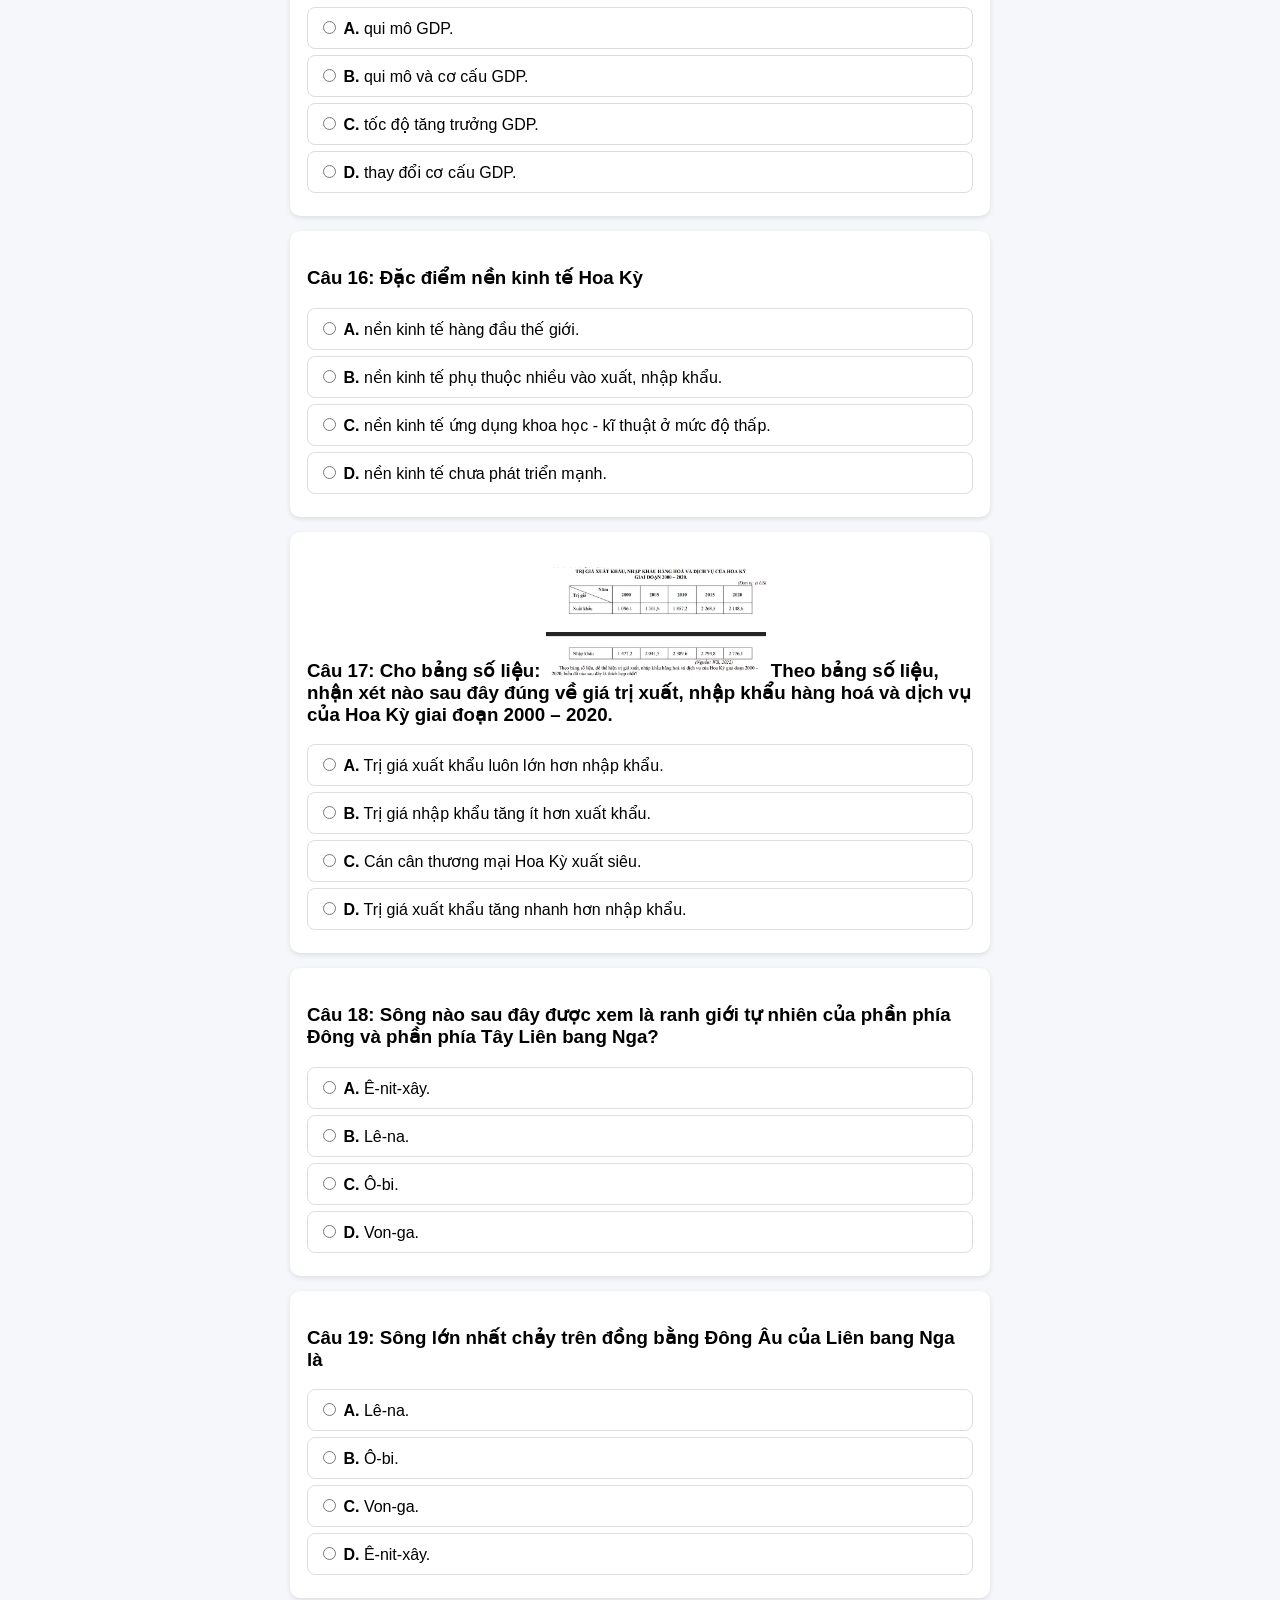
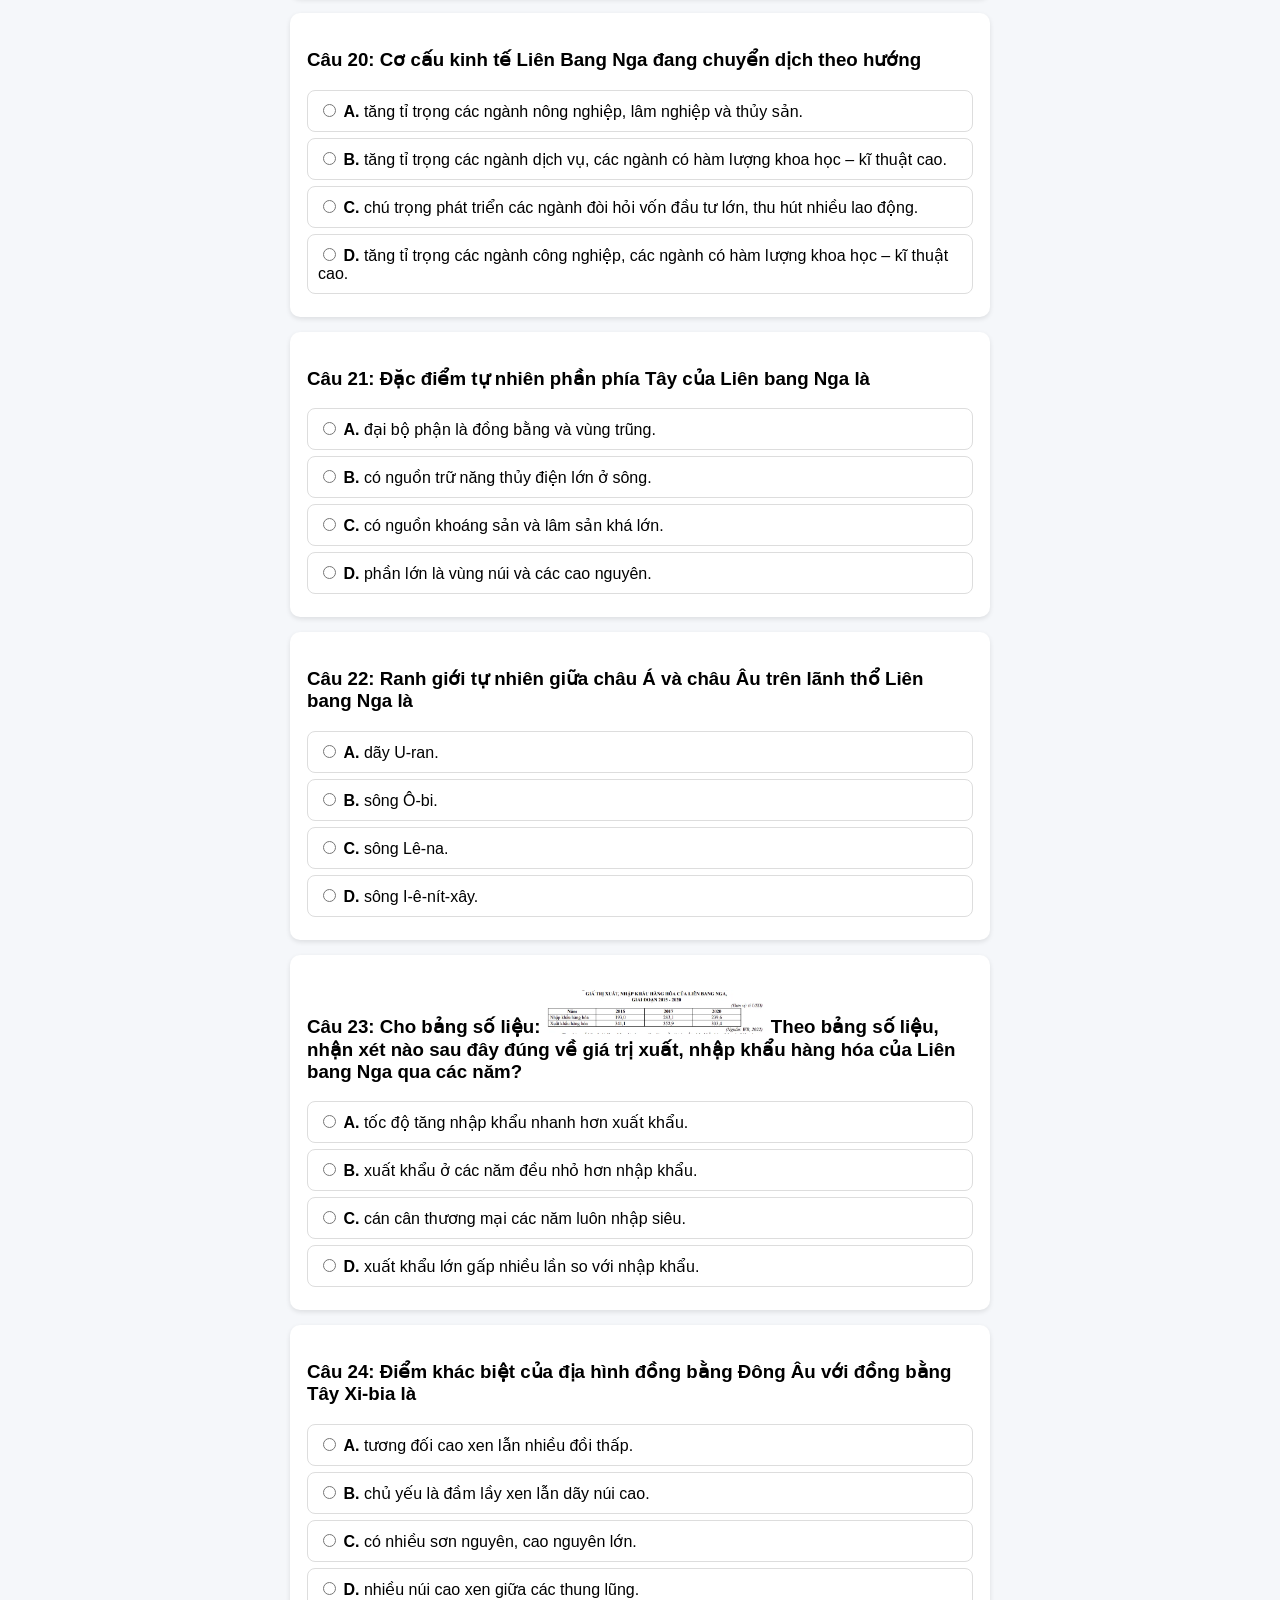
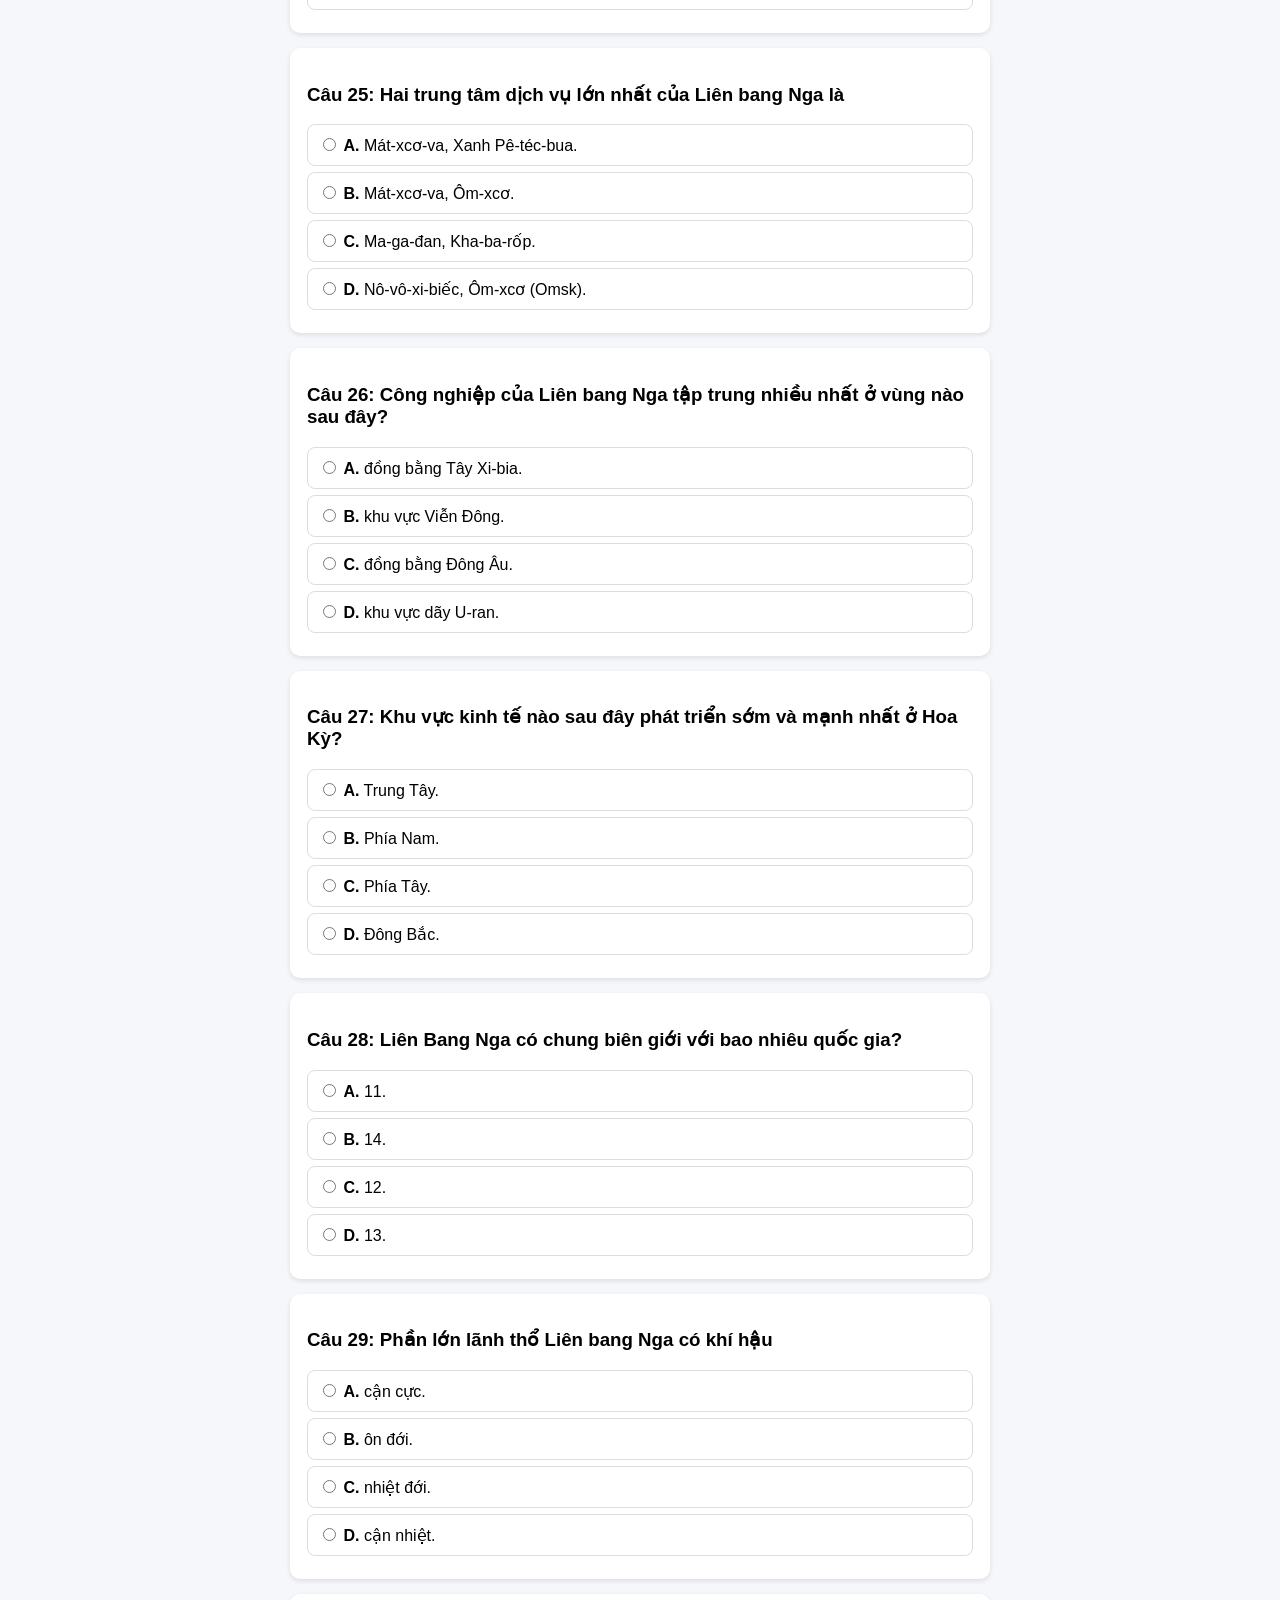
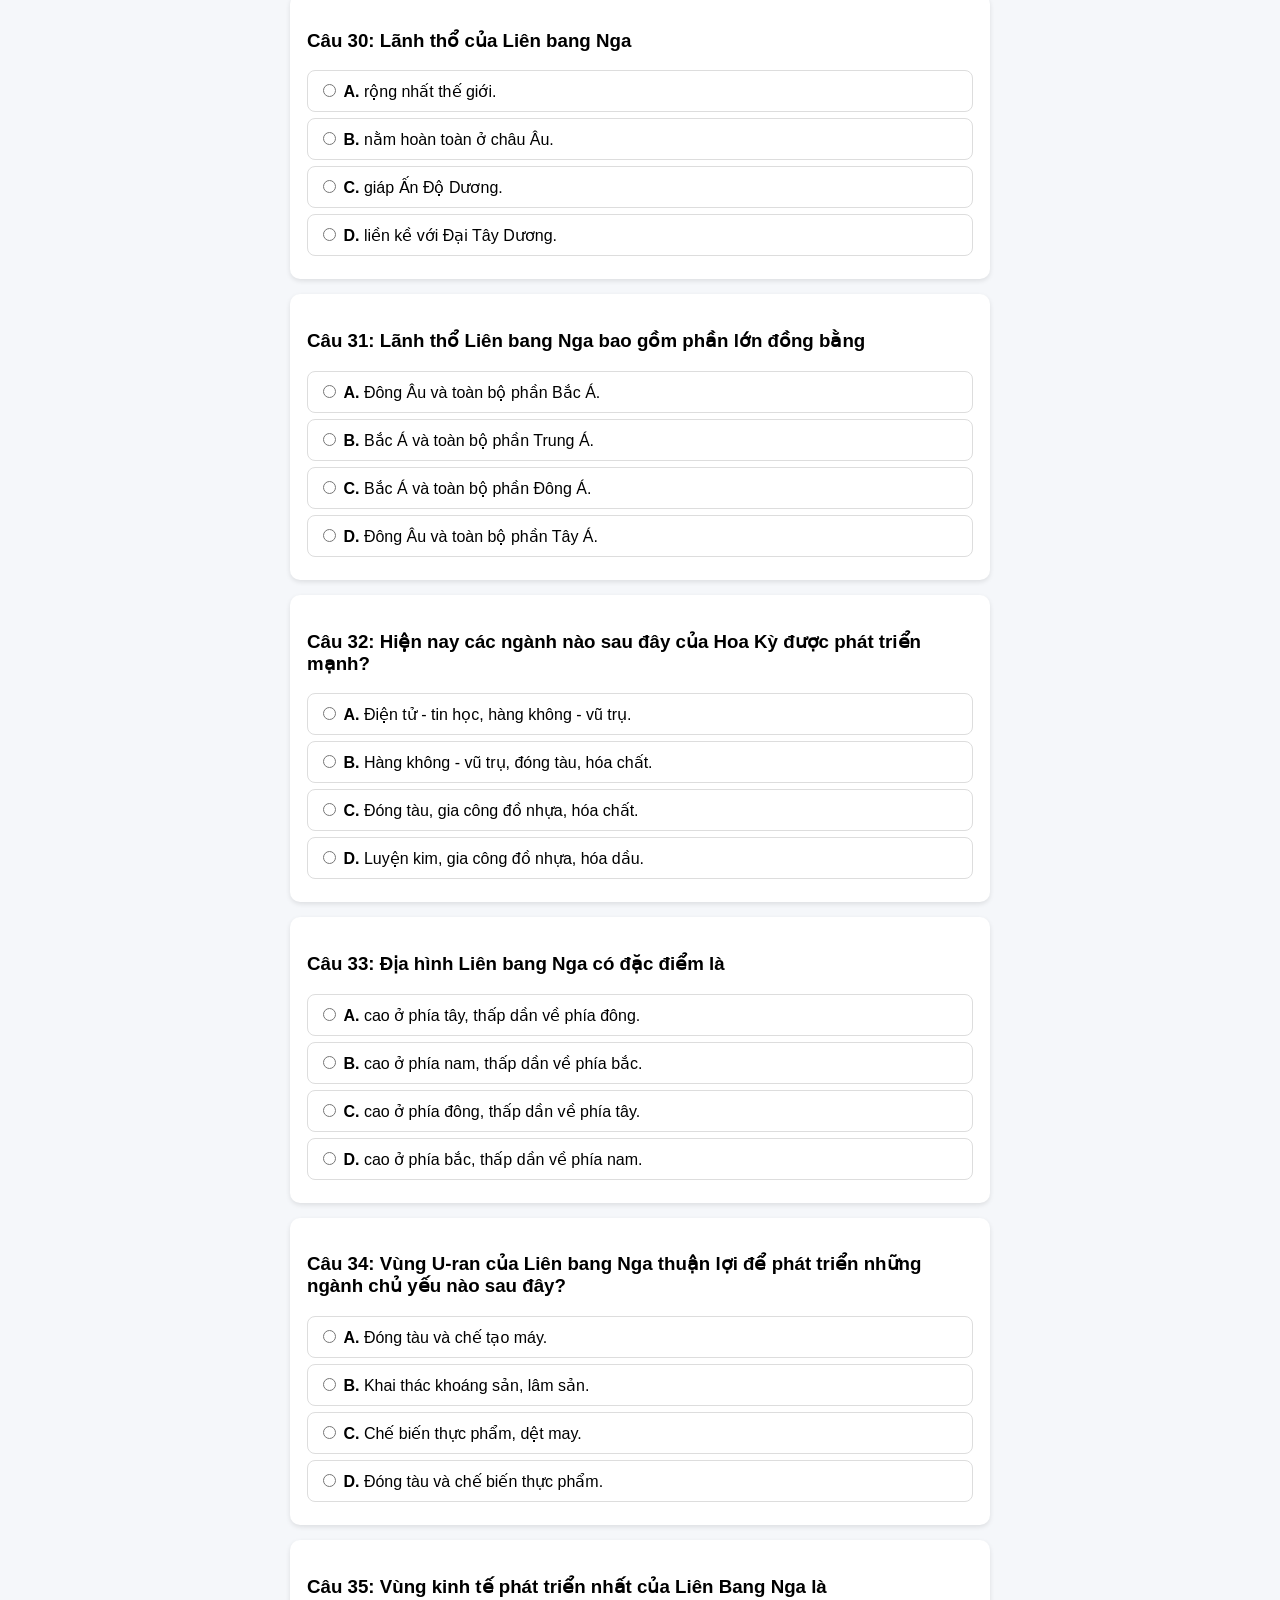
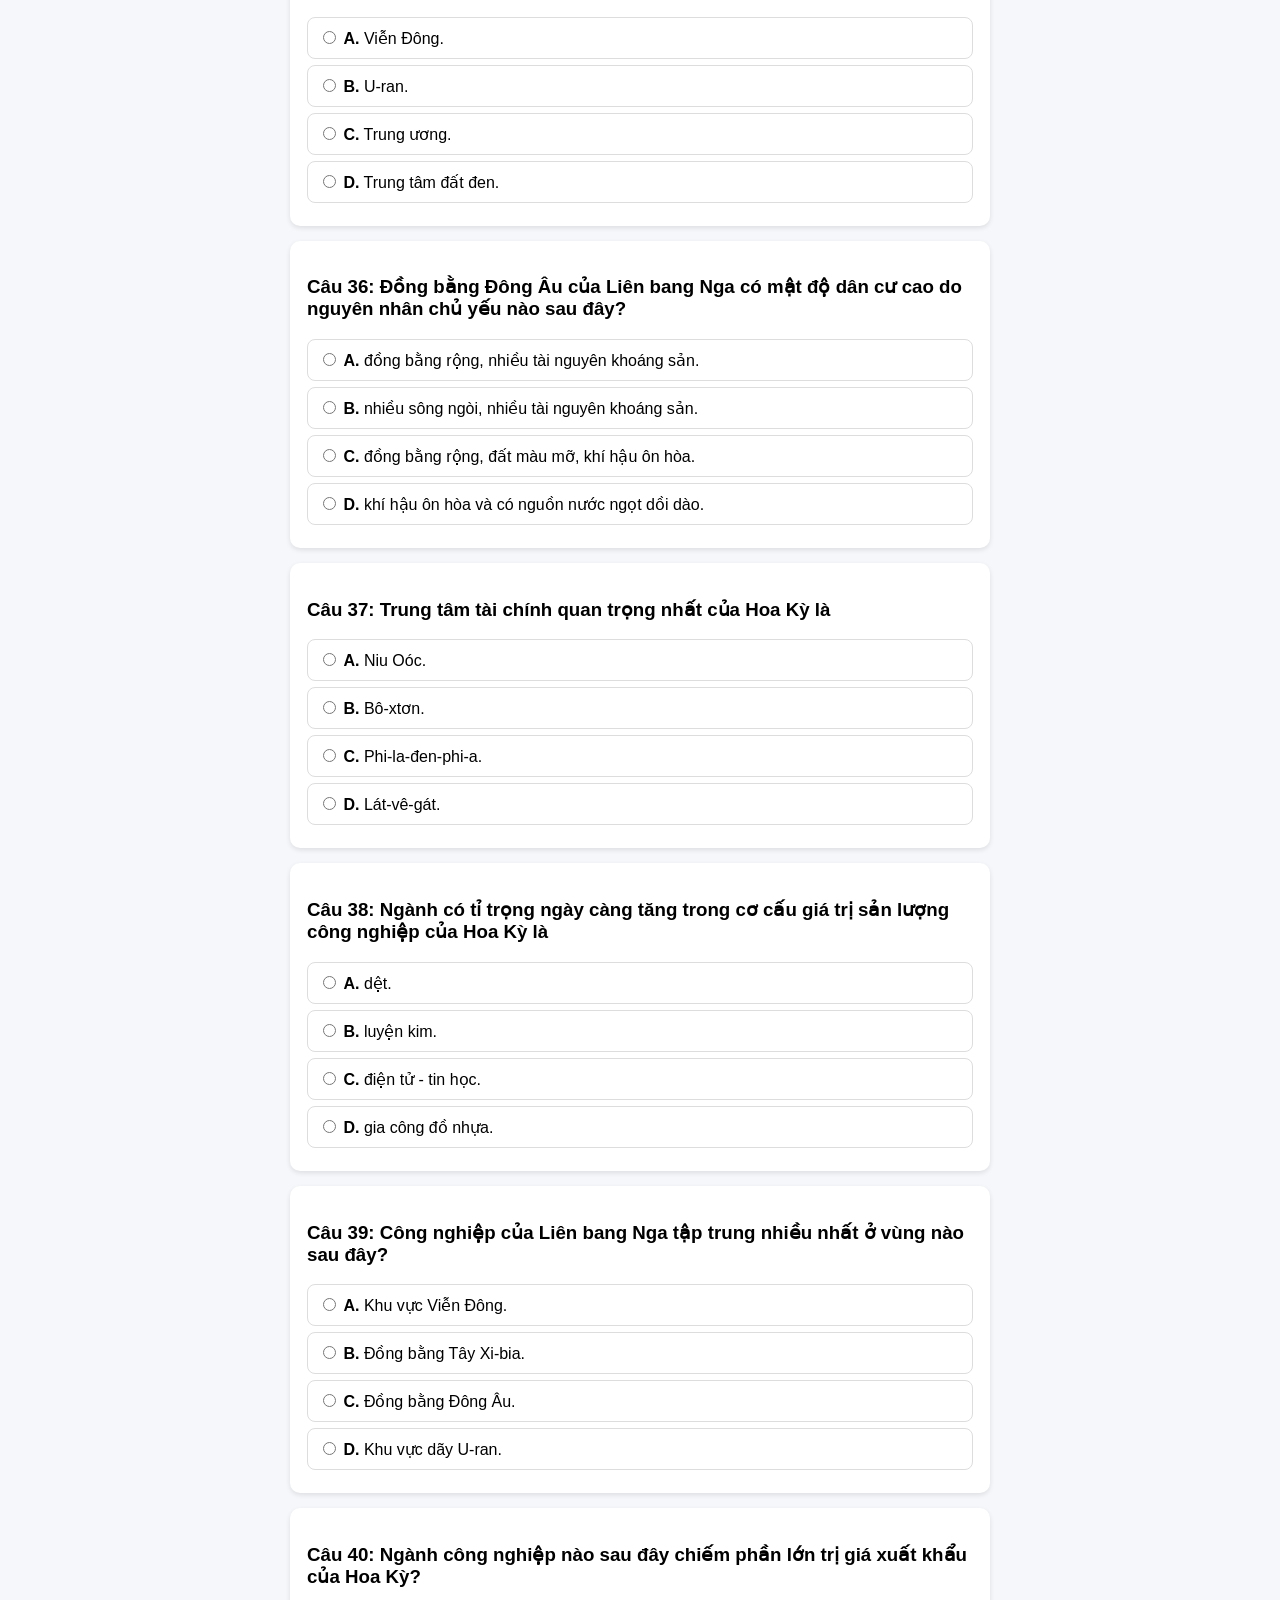
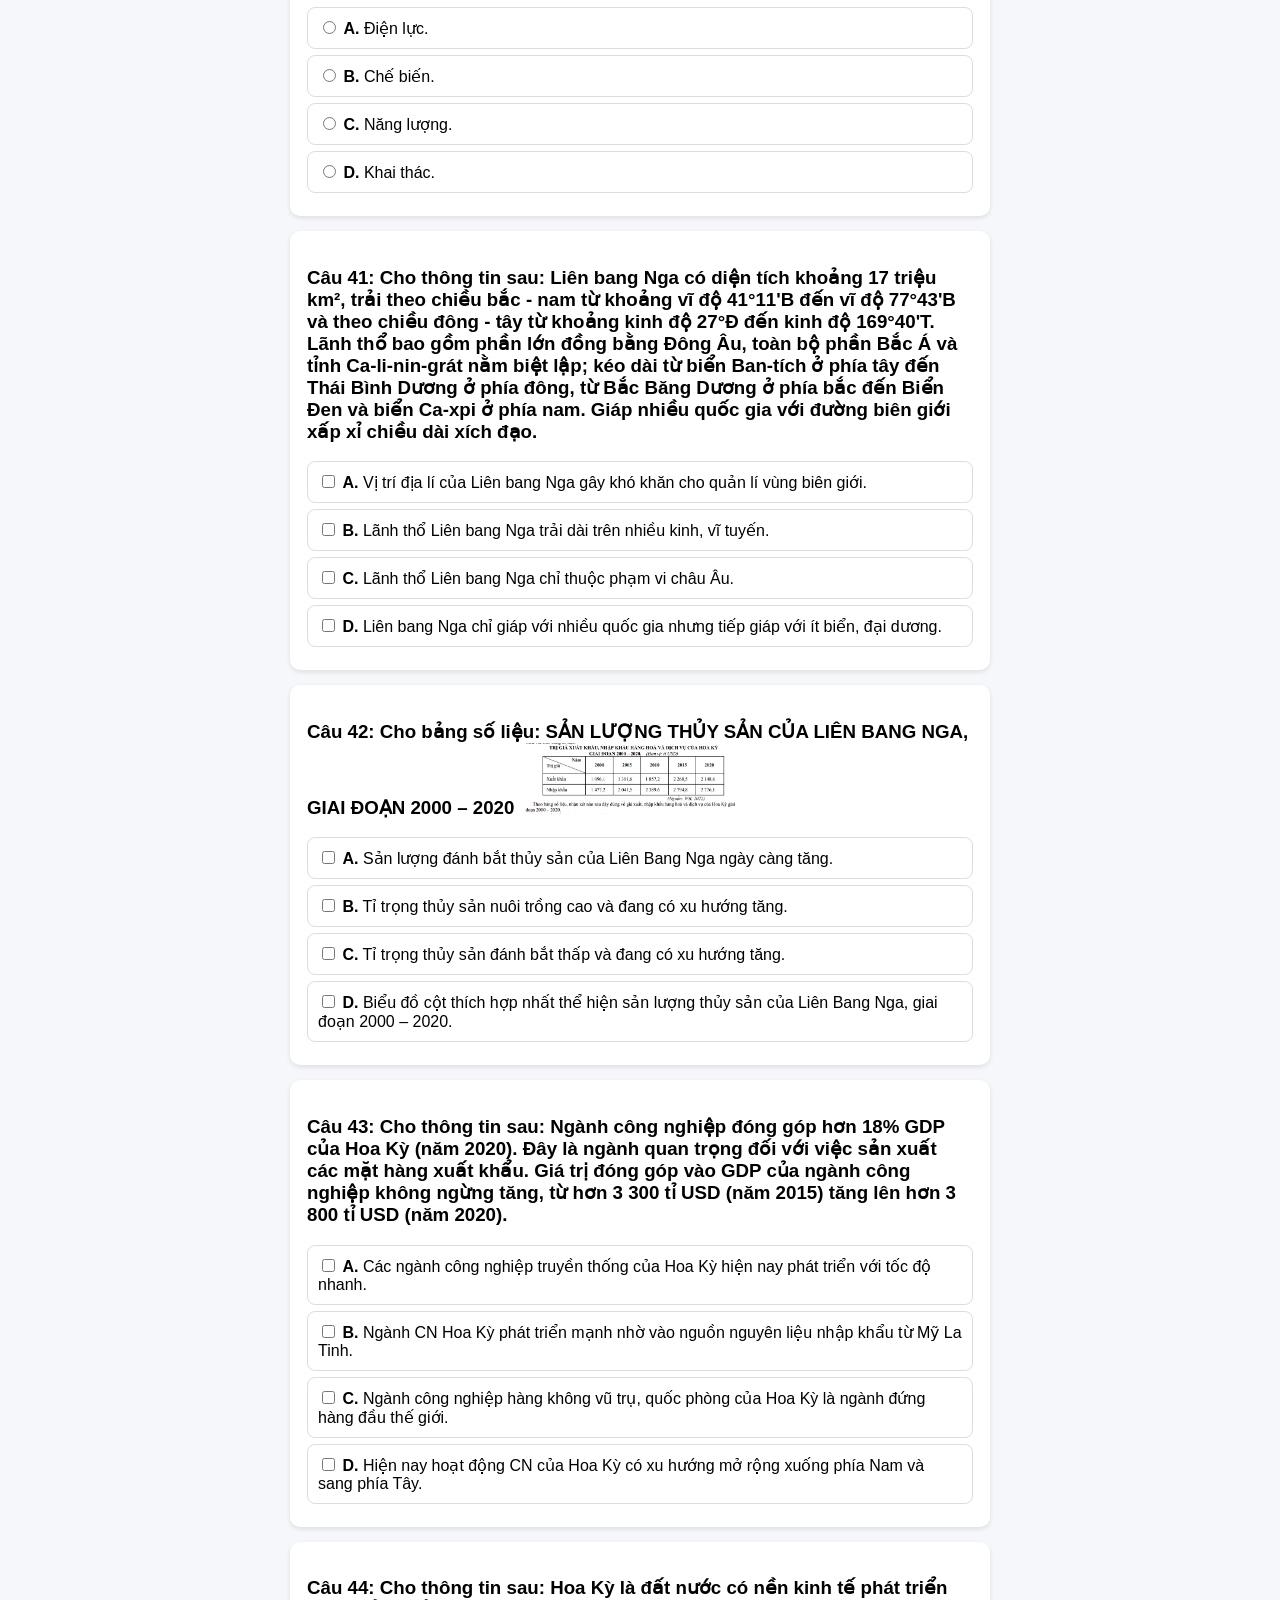
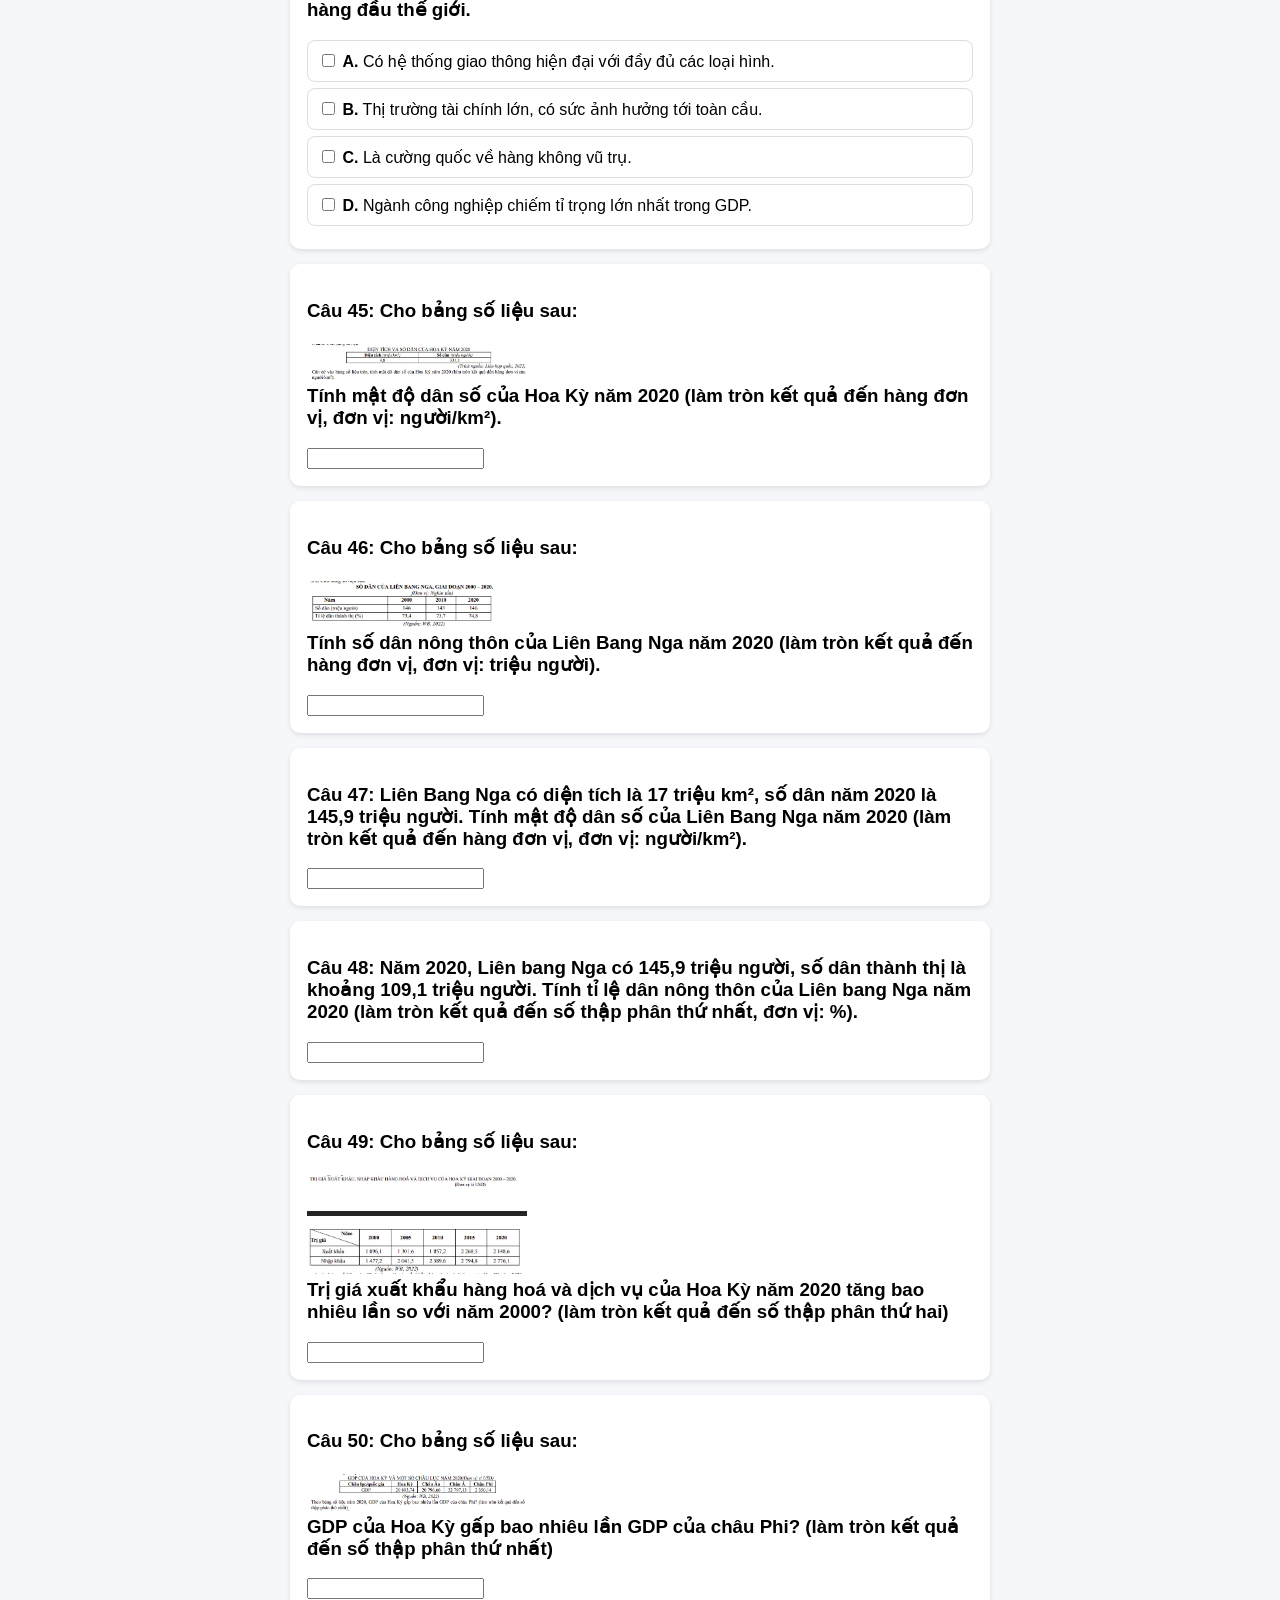
==== commit afd10813: "Change title from 'Sử' to 'Địa' for quiz" ====
--- a/tracnghiemmienphi/index.html
+++ b/tracnghiemmienphi/index.html
@@ -10,7 +10,7 @@
 
   <body>
     <div class="container">
-      <h1>Trắc nghiệm Sử giữa kì 2 lớp 11</h1>
+      <h1>Trắc nghiệm Địa giữa kì 2 lớp 11</h1>
 
       <div class="top-bar">
         <button id="themeToggle">ĐỔI GIAO DIỆN SÁNG TỐI</button>
